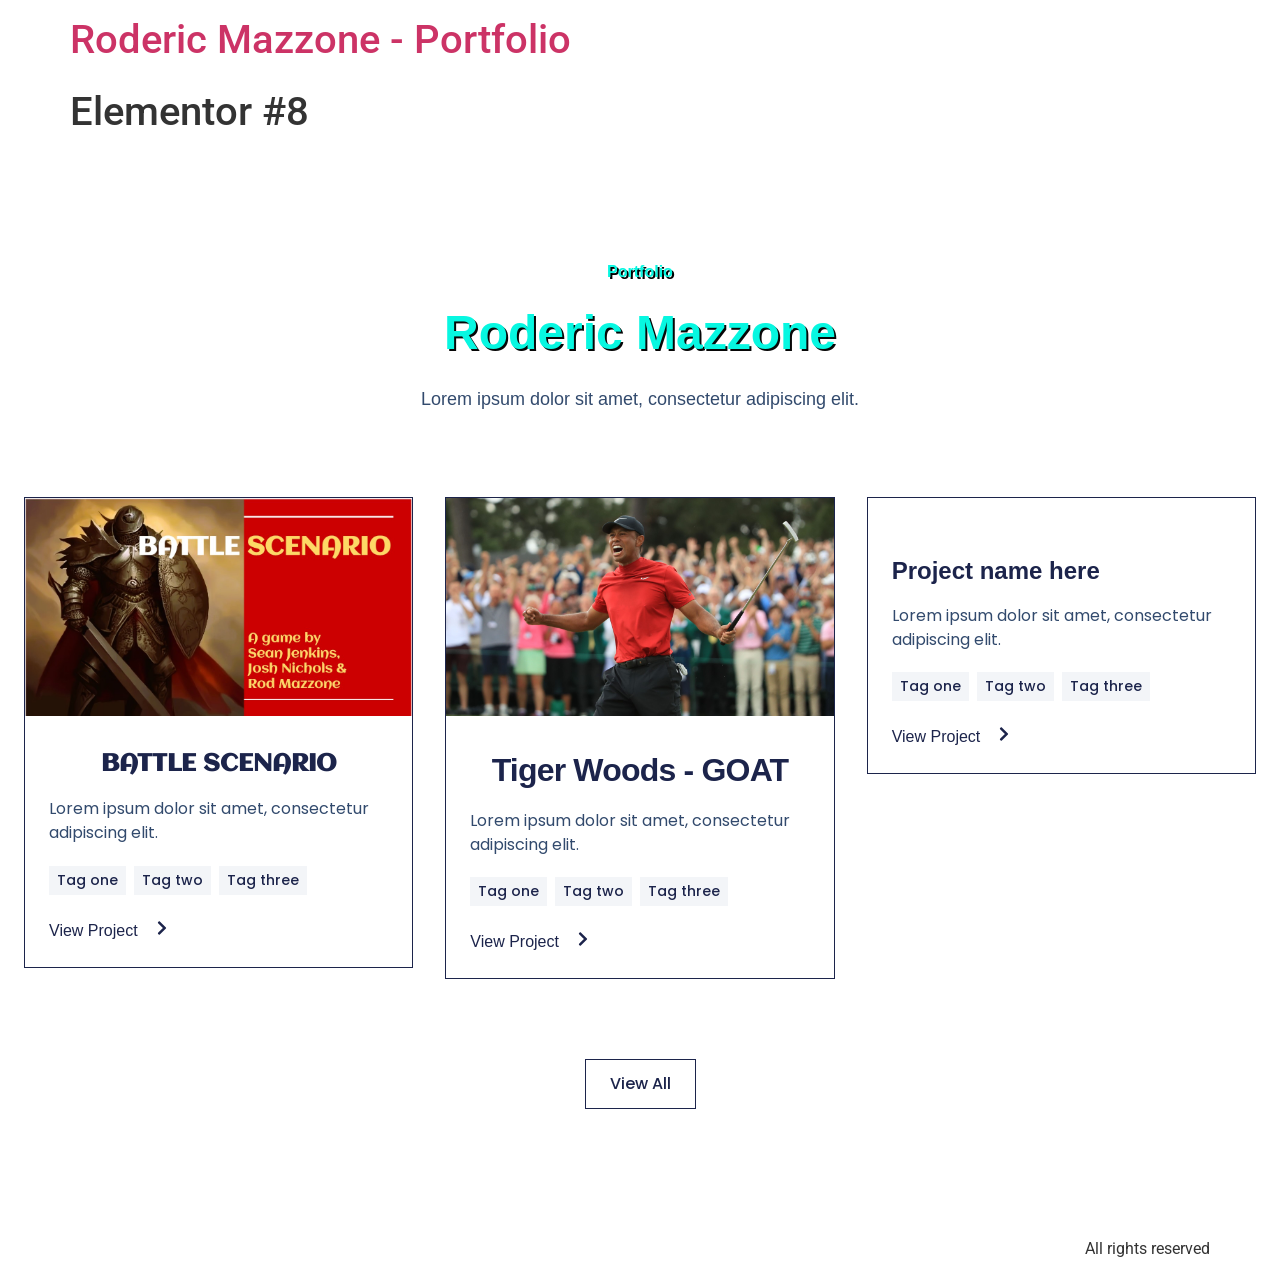
==== index.html @ cac26ba0 "Staatic deployment 4c448b27e36b" ====
<!DOCTYPE html>
<html lang="en-US">
<head>
	<meta charset="UTF-8">
	<meta name="viewport" content="width=device-width, initial-scale=1">
	<link rel="profile" href="https://gmpg.org/xfn/11">
	<title>Roderic Mazzone &ndash; Portfolio</title>
<meta name="robots" content="max-image-preview:large">
<link rel="alternate" type="application/rss+xml" title="Roderic Mazzone - Portfolio &raquo; Feed" href="https://rmazzone-cohort3.github.io/Rod-s-Portfolio/feed/">
<link rel="alternate" type="application/rss+xml" title="Roderic Mazzone - Portfolio &raquo; Comments Feed" href="https://rmazzone-cohort3.github.io/Rod-s-Portfolio/comments/feed/">
<script>
window._wpemojiSettings = {"baseUrl":"https:\/\/s.w.org\/images\/core\/emoji\/15.0.3\/72x72\/","ext":".png","svgUrl":"https:\/\/s.w.org\/images\/core\/emoji\/15.0.3\/svg\/","svgExt":".svg","source":{"concatemoji":"https:\/\/rmazzone-cohort3.github.io\/Rod-s-Portfolio\/wp-includes\/js\/wp-emoji-release.min.js?ver=6.6.1"}};
/*! This file is auto-generated */
!function(i,n){var o,s,e;function c(e){try{var t={supportTests:e,timestamp:(new Date).valueOf()};sessionStorage.setItem(o,JSON.stringify(t))}catch(e){}}function p(e,t,n){e.clearRect(0,0,e.canvas.width,e.canvas.height),e.fillText(t,0,0);var t=new Uint32Array(e.getImageData(0,0,e.canvas.width,e.canvas.height).data),r=(e.clearRect(0,0,e.canvas.width,e.canvas.height),e.fillText(n,0,0),new Uint32Array(e.getImageData(0,0,e.canvas.width,e.canvas.height).data));return t.every(function(e,t){return e===r[t]})}function u(e,t,n){switch(t){case"flag":return n(e,"\ud83c\udff3\ufe0f\u200d\u26a7\ufe0f","\ud83c\udff3\ufe0f\u200b\u26a7\ufe0f")?!1:!n(e,"\ud83c\uddfa\ud83c\uddf3","\ud83c\uddfa\u200b\ud83c\uddf3")&&!n(e,"\ud83c\udff4\udb40\udc67\udb40\udc62\udb40\udc65\udb40\udc6e\udb40\udc67\udb40\udc7f","\ud83c\udff4\u200b\udb40\udc67\u200b\udb40\udc62\u200b\udb40\udc65\u200b\udb40\udc6e\u200b\udb40\udc67\u200b\udb40\udc7f");case"emoji":return!n(e,"\ud83d\udc26\u200d\u2b1b","\ud83d\udc26\u200b\u2b1b")}return!1}function f(e,t,n){var r="undefined"!=typeof WorkerGlobalScope&&self instanceof WorkerGlobalScope?new OffscreenCanvas(300,150):i.createElement("canvas"),a=r.getContext("2d",{willReadFrequently:!0}),o=(a.textBaseline="top",a.font="600 32px Arial",{});return e.forEach(function(e){o[e]=t(a,e,n)}),o}function t(e){var t=i.createElement("script");t.src=e,t.defer=!0,i.head.appendChild(t)}"undefined"!=typeof Promise&&(o="wpEmojiSettingsSupports",s=["flag","emoji"],n.supports={everything:!0,everythingExceptFlag:!0},e=new Promise(function(e){i.addEventListener("DOMContentLoaded",e,{once:!0})}),new Promise(function(t){var n=function(){try{var e=JSON.parse(sessionStorage.getItem(o));if("object"==typeof e&&"number"==typeof e.timestamp&&(new Date).valueOf()<e.timestamp+604800&&"object"==typeof e.supportTests)return e.supportTests}catch(e){}return null}();if(!n){if("undefined"!=typeof Worker&&"undefined"!=typeof OffscreenCanvas&&"undefined"!=typeof URL&&URL.createObjectURL&&"undefined"!=typeof Blob)try{var e="postMessage("+f.toString()+"("+[JSON.stringify(s),u.toString(),p.toString()].join(",")+"));",r=new Blob([e],{type:"text/javascript"}),a=new Worker(URL.createObjectURL(r),{name:"wpTestEmojiSupports"});return void(a.onmessage=function(e){c(n=e.data),a.terminate(),t(n)})}catch(e){}c(n=f(s,u,p))}t(n)}).then(function(e){for(var t in e)n.supports[t]=e[t],n.supports.everything=n.supports.everything&&n.supports[t],"flag"!==t&&(n.supports.everythingExceptFlag=n.supports.everythingExceptFlag&&n.supports[t]);n.supports.everythingExceptFlag=n.supports.everythingExceptFlag&&!n.supports.flag,n.DOMReady=!1,n.readyCallback=function(){n.DOMReady=!0}}).then(function(){return e}).then(function(){var e;n.supports.everything||(n.readyCallback(),(e=n.source||{}).concatemoji?t(e.concatemoji):e.wpemoji&&e.twemoji&&(t(e.twemoji),t(e.wpemoji)))}))}((window,document),window._wpemojiSettings);
</script>
<style id="wp-emoji-styles-inline-css">

	img.wp-smiley, img.emoji {
		display: inline !important;
		border: none !important;
		box-shadow: none !important;
		height: 1em !important;
		width: 1em !important;
		margin: 0 0.07em !important;
		vertical-align: -0.1em !important;
		background: none !important;
		padding: 0 !important;
	}
</style>
<style id="classic-theme-styles-inline-css">
/*! This file is auto-generated */
.wp-block-button__link{color:#fff;background-color:#32373c;border-radius:9999px;box-shadow:none;text-decoration:none;padding:calc(.667em + 2px) calc(1.333em + 2px);font-size:1.125em}.wp-block-file__button{background:#32373c;color:#fff;text-decoration:none}
</style>
<style id="global-styles-inline-css">
:root{--wp--preset--aspect-ratio--square: 1;--wp--preset--aspect-ratio--4-3: 4/3;--wp--preset--aspect-ratio--3-4: 3/4;--wp--preset--aspect-ratio--3-2: 3/2;--wp--preset--aspect-ratio--2-3: 2/3;--wp--preset--aspect-ratio--16-9: 16/9;--wp--preset--aspect-ratio--9-16: 9/16;--wp--preset--color--black: #000000;--wp--preset--color--cyan-bluish-gray: #abb8c3;--wp--preset--color--white: #ffffff;--wp--preset--color--pale-pink: #f78da7;--wp--preset--color--vivid-red: #cf2e2e;--wp--preset--color--luminous-vivid-orange: #ff6900;--wp--preset--color--luminous-vivid-amber: #fcb900;--wp--preset--color--light-green-cyan: #7bdcb5;--wp--preset--color--vivid-green-cyan: #00d084;--wp--preset--color--pale-cyan-blue: #8ed1fc;--wp--preset--color--vivid-cyan-blue: #0693e3;--wp--preset--color--vivid-purple: #9b51e0;--wp--preset--gradient--vivid-cyan-blue-to-vivid-purple: linear-gradient(135deg,rgba(6,147,227,1) 0%,rgb(155,81,224) 100%);--wp--preset--gradient--light-green-cyan-to-vivid-green-cyan: linear-gradient(135deg,rgb(122,220,180) 0%,rgb(0,208,130) 100%);--wp--preset--gradient--luminous-vivid-amber-to-luminous-vivid-orange: linear-gradient(135deg,rgba(252,185,0,1) 0%,rgba(255,105,0,1) 100%);--wp--preset--gradient--luminous-vivid-orange-to-vivid-red: linear-gradient(135deg,rgba(255,105,0,1) 0%,rgb(207,46,46) 100%);--wp--preset--gradient--very-light-gray-to-cyan-bluish-gray: linear-gradient(135deg,rgb(238,238,238) 0%,rgb(169,184,195) 100%);--wp--preset--gradient--cool-to-warm-spectrum: linear-gradient(135deg,rgb(74,234,220) 0%,rgb(151,120,209) 20%,rgb(207,42,186) 40%,rgb(238,44,130) 60%,rgb(251,105,98) 80%,rgb(254,248,76) 100%);--wp--preset--gradient--blush-light-purple: linear-gradient(135deg,rgb(255,206,236) 0%,rgb(152,150,240) 100%);--wp--preset--gradient--blush-bordeaux: linear-gradient(135deg,rgb(254,205,165) 0%,rgb(254,45,45) 50%,rgb(107,0,62) 100%);--wp--preset--gradient--luminous-dusk: linear-gradient(135deg,rgb(255,203,112) 0%,rgb(199,81,192) 50%,rgb(65,88,208) 100%);--wp--preset--gradient--pale-ocean: linear-gradient(135deg,rgb(255,245,203) 0%,rgb(182,227,212) 50%,rgb(51,167,181) 100%);--wp--preset--gradient--electric-grass: linear-gradient(135deg,rgb(202,248,128) 0%,rgb(113,206,126) 100%);--wp--preset--gradient--midnight: linear-gradient(135deg,rgb(2,3,129) 0%,rgb(40,116,252) 100%);--wp--preset--font-size--small: 13px;--wp--preset--font-size--medium: 20px;--wp--preset--font-size--large: 36px;--wp--preset--font-size--x-large: 42px;--wp--preset--spacing--20: 0.44rem;--wp--preset--spacing--30: 0.67rem;--wp--preset--spacing--40: 1rem;--wp--preset--spacing--50: 1.5rem;--wp--preset--spacing--60: 2.25rem;--wp--preset--spacing--70: 3.38rem;--wp--preset--spacing--80: 5.06rem;--wp--preset--shadow--natural: 6px 6px 9px rgba(0, 0, 0, 0.2);--wp--preset--shadow--deep: 12px 12px 50px rgba(0, 0, 0, 0.4);--wp--preset--shadow--sharp: 6px 6px 0px rgba(0, 0, 0, 0.2);--wp--preset--shadow--outlined: 6px 6px 0px -3px rgba(255, 255, 255, 1), 6px 6px rgba(0, 0, 0, 1);--wp--preset--shadow--crisp: 6px 6px 0px rgba(0, 0, 0, 1);}:where(.is-layout-flex){gap: 0.5em;}:where(.is-layout-grid){gap: 0.5em;}body .is-layout-flex{display: flex;}.is-layout-flex{flex-wrap: wrap;align-items: center;}.is-layout-flex > :is(*, div){margin: 0;}body .is-layout-grid{display: grid;}.is-layout-grid > :is(*, div){margin: 0;}:where(.wp-block-columns.is-layout-flex){gap: 2em;}:where(.wp-block-columns.is-layout-grid){gap: 2em;}:where(.wp-block-post-template.is-layout-flex){gap: 1.25em;}:where(.wp-block-post-template.is-layout-grid){gap: 1.25em;}.has-black-color{color: var(--wp--preset--color--black) !important;}.has-cyan-bluish-gray-color{color: var(--wp--preset--color--cyan-bluish-gray) !important;}.has-white-color{color: var(--wp--preset--color--white) !important;}.has-pale-pink-color{color: var(--wp--preset--color--pale-pink) !important;}.has-vivid-red-color{color: var(--wp--preset--color--vivid-red) !important;}.has-luminous-vivid-orange-color{color: var(--wp--preset--color--luminous-vivid-orange) !important;}.has-luminous-vivid-amber-color{color: var(--wp--preset--color--luminous-vivid-amber) !important;}.has-light-green-cyan-color{color: var(--wp--preset--color--light-green-cyan) !important;}.has-vivid-green-cyan-color{color: var(--wp--preset--color--vivid-green-cyan) !important;}.has-pale-cyan-blue-color{color: var(--wp--preset--color--pale-cyan-blue) !important;}.has-vivid-cyan-blue-color{color: var(--wp--preset--color--vivid-cyan-blue) !important;}.has-vivid-purple-color{color: var(--wp--preset--color--vivid-purple) !important;}.has-black-background-color{background-color: var(--wp--preset--color--black) !important;}.has-cyan-bluish-gray-background-color{background-color: var(--wp--preset--color--cyan-bluish-gray) !important;}.has-white-background-color{background-color: var(--wp--preset--color--white) !important;}.has-pale-pink-background-color{background-color: var(--wp--preset--color--pale-pink) !important;}.has-vivid-red-background-color{background-color: var(--wp--preset--color--vivid-red) !important;}.has-luminous-vivid-orange-background-color{background-color: var(--wp--preset--color--luminous-vivid-orange) !important;}.has-luminous-vivid-amber-background-color{background-color: var(--wp--preset--color--luminous-vivid-amber) !important;}.has-light-green-cyan-background-color{background-color: var(--wp--preset--color--light-green-cyan) !important;}.has-vivid-green-cyan-background-color{background-color: var(--wp--preset--color--vivid-green-cyan) !important;}.has-pale-cyan-blue-background-color{background-color: var(--wp--preset--color--pale-cyan-blue) !important;}.has-vivid-cyan-blue-background-color{background-color: var(--wp--preset--color--vivid-cyan-blue) !important;}.has-vivid-purple-background-color{background-color: var(--wp--preset--color--vivid-purple) !important;}.has-black-border-color{border-color: var(--wp--preset--color--black) !important;}.has-cyan-bluish-gray-border-color{border-color: var(--wp--preset--color--cyan-bluish-gray) !important;}.has-white-border-color{border-color: var(--wp--preset--color--white) !important;}.has-pale-pink-border-color{border-color: var(--wp--preset--color--pale-pink) !important;}.has-vivid-red-border-color{border-color: var(--wp--preset--color--vivid-red) !important;}.has-luminous-vivid-orange-border-color{border-color: var(--wp--preset--color--luminous-vivid-orange) !important;}.has-luminous-vivid-amber-border-color{border-color: var(--wp--preset--color--luminous-vivid-amber) !important;}.has-light-green-cyan-border-color{border-color: var(--wp--preset--color--light-green-cyan) !important;}.has-vivid-green-cyan-border-color{border-color: var(--wp--preset--color--vivid-green-cyan) !important;}.has-pale-cyan-blue-border-color{border-color: var(--wp--preset--color--pale-cyan-blue) !important;}.has-vivid-cyan-blue-border-color{border-color: var(--wp--preset--color--vivid-cyan-blue) !important;}.has-vivid-purple-border-color{border-color: var(--wp--preset--color--vivid-purple) !important;}.has-vivid-cyan-blue-to-vivid-purple-gradient-background{background: var(--wp--preset--gradient--vivid-cyan-blue-to-vivid-purple) !important;}.has-light-green-cyan-to-vivid-green-cyan-gradient-background{background: var(--wp--preset--gradient--light-green-cyan-to-vivid-green-cyan) !important;}.has-luminous-vivid-amber-to-luminous-vivid-orange-gradient-background{background: var(--wp--preset--gradient--luminous-vivid-amber-to-luminous-vivid-orange) !important;}.has-luminous-vivid-orange-to-vivid-red-gradient-background{background: var(--wp--preset--gradient--luminous-vivid-orange-to-vivid-red) !important;}.has-very-light-gray-to-cyan-bluish-gray-gradient-background{background: var(--wp--preset--gradient--very-light-gray-to-cyan-bluish-gray) !important;}.has-cool-to-warm-spectrum-gradient-background{background: var(--wp--preset--gradient--cool-to-warm-spectrum) !important;}.has-blush-light-purple-gradient-background{background: var(--wp--preset--gradient--blush-light-purple) !important;}.has-blush-bordeaux-gradient-background{background: var(--wp--preset--gradient--blush-bordeaux) !important;}.has-luminous-dusk-gradient-background{background: var(--wp--preset--gradient--luminous-dusk) !important;}.has-pale-ocean-gradient-background{background: var(--wp--preset--gradient--pale-ocean) !important;}.has-electric-grass-gradient-background{background: var(--wp--preset--gradient--electric-grass) !important;}.has-midnight-gradient-background{background: var(--wp--preset--gradient--midnight) !important;}.has-small-font-size{font-size: var(--wp--preset--font-size--small) !important;}.has-medium-font-size{font-size: var(--wp--preset--font-size--medium) !important;}.has-large-font-size{font-size: var(--wp--preset--font-size--large) !important;}.has-x-large-font-size{font-size: var(--wp--preset--font-size--x-large) !important;}
:where(.wp-block-post-template.is-layout-flex){gap: 1.25em;}:where(.wp-block-post-template.is-layout-grid){gap: 1.25em;}
:where(.wp-block-columns.is-layout-flex){gap: 2em;}:where(.wp-block-columns.is-layout-grid){gap: 2em;}
:root :where(.wp-block-pullquote){font-size: 1.5em;line-height: 1.6;}
</style>
<link rel="stylesheet" id="hello-elementor-css" href="https://rmazzone-cohort3.github.io/Rod-s-Portfolio/wp-content/themes/hello-elementor/style.min.css?ver=3.1.1" media="all">
<link rel="stylesheet" id="hello-elementor-theme-style-css" href="https://rmazzone-cohort3.github.io/Rod-s-Portfolio/wp-content/themes/hello-elementor/theme.min.css?ver=3.1.1" media="all">
<link rel="stylesheet" id="hello-elementor-header-footer-css" href="https://rmazzone-cohort3.github.io/Rod-s-Portfolio/wp-content/themes/hello-elementor/header-footer.min.css?ver=3.1.1" media="all">
<link rel="stylesheet" id="elementor-frontend-css" href="https://rmazzone-cohort3.github.io/Rod-s-Portfolio/wp-content/plugins/elementor/assets/css/frontend-lite.min.css?ver=3.23.4" media="all">
<link rel="stylesheet" id="elementor-post-7-css" href="https://rmazzone-cohort3.github.io/Rod-s-Portfolio/wp-content/uploads/elementor/css/post-7.css?ver=1723772353" media="all">
<link rel="stylesheet" id="swiper-css" href="https://rmazzone-cohort3.github.io/Rod-s-Portfolio/wp-content/plugins/elementor/assets/lib/swiper/v8/css/swiper.min.css?ver=8.4.5" media="all">
<link rel="stylesheet" id="elementor-global-css" href="https://rmazzone-cohort3.github.io/Rod-s-Portfolio/wp-content/uploads/elementor/css/global.css?ver=1723772354" media="all">
<link rel="stylesheet" id="elementor-post-8-css" href="https://rmazzone-cohort3.github.io/Rod-s-Portfolio/wp-content/uploads/elementor/css/post-8.css?ver=1723772354" media="all">
<link rel="stylesheet" id="google-fonts-1-css" href="https://fonts.googleapis.com/css?family=Roboto%3A100%2C100italic%2C200%2C200italic%2C300%2C300italic%2C400%2C400italic%2C500%2C500italic%2C600%2C600italic%2C700%2C700italic%2C800%2C800italic%2C900%2C900italic%7CRoboto+Slab%3A100%2C100italic%2C200%2C200italic%2C300%2C300italic%2C400%2C400italic%2C500%2C500italic%2C600%2C600italic%2C700%2C700italic%2C800%2C800italic%2C900%2C900italic%7CCherry+Cream+Soda%3A100%2C100italic%2C200%2C200italic%2C300%2C300italic%2C400%2C400italic%2C500%2C500italic%2C600%2C600italic%2C700%2C700italic%2C800%2C800italic%2C900%2C900italic%7CAclonica%3A100%2C100italic%2C200%2C200italic%2C300%2C300italic%2C400%2C400italic%2C500%2C500italic%2C600%2C600italic%2C700%2C700italic%2C800%2C800italic%2C900%2C900italic%7CPoppins%3A100%2C100italic%2C200%2C200italic%2C300%2C300italic%2C400%2C400italic%2C500%2C500italic%2C600%2C600italic%2C700%2C700italic%2C800%2C800italic%2C900%2C900italic&amp;display=swap&amp;ver=6.6.1" media="all">
<link rel="preconnect" href="https://fonts.gstatic.com/" crossorigin><link rel="https://api.w.org/" href="https://rmazzone-cohort3.github.io/Rod-s-Portfolio/wp-json/"><link rel="alternate" title="JSON" type="application/json" href="https://rmazzone-cohort3.github.io/Rod-s-Portfolio/wp-json/wp/v2/pages/8"><link rel="EditURI" type="application/rsd+xml" title="RSD" href="https://rmazzone-cohort3.github.io/Rod-s-Portfolio/xmlrpc.php?rsd">
<meta name="generator" content="WordPress 6.6.1">
<link rel="canonical" href="https://rmazzone-cohort3.github.io/Rod-s-Portfolio/">
<link rel="shortlink" href="https://rmazzone-cohort3.github.io/Rod-s-Portfolio/">
<meta name="generator" content="Elementor 3.23.4; features: e_optimized_css_loading, e_font_icon_svg, additional_custom_breakpoints, e_optimized_control_loading, e_lazyload, e_element_cache; settings: css_print_method-external, google_font-enabled, font_display-swap">
			<style>
				.e-con.e-parent:nth-of-type(n+4):not(.e-lazyloaded):not(.e-no-lazyload),
				.e-con.e-parent:nth-of-type(n+4):not(.e-lazyloaded):not(.e-no-lazyload) * {
					background-image: none !important;
				}
				@media screen and (max-height: 1024px) {
					.e-con.e-parent:nth-of-type(n+3):not(.e-lazyloaded):not(.e-no-lazyload),
					.e-con.e-parent:nth-of-type(n+3):not(.e-lazyloaded):not(.e-no-lazyload) * {
						background-image: none !important;
					}
				}
				@media screen and (max-height: 640px) {
					.e-con.e-parent:nth-of-type(n+2):not(.e-lazyloaded):not(.e-no-lazyload),
					.e-con.e-parent:nth-of-type(n+2):not(.e-lazyloaded):not(.e-no-lazyload) * {
						background-image: none !important;
					}
				}
			</style>
			</head>
<body class="home page-template-default page page-id-8 elementor-default elementor-kit-7 elementor-page elementor-page-8">


<a class="skip-link screen-reader-text" href="#content">Skip to content</a>

<header id="site-header" class="site-header dynamic-header ">
	<div class="header-inner">
		<div class="site-branding show-title">
							<div class="site-title show">
					<a href="https://rmazzone-cohort3.github.io/Rod-s-Portfolio/" title="Home" rel="home">
						Roderic Mazzone - Portfolio					</a>
				</div>
					</div>

					</div>
</header>

<main id="content" class="site-main post-8 page type-page status-publish hentry">

			<div class="page-header">
			<h1 class="entry-title">Elementor #8</h1>		</div>
	
	<div class="page-content">
				<div data-elementor-type="wp-post" data-elementor-id="8" class="elementor elementor-8">
				<div class="elementor-element elementor-element-undefined-de10e35 e-flex e-con-boxed e-con e-parent" data-id="undefined-de10e35" data-element_type="container">
					<div class="e-con-inner">
		<div class="elementor-element elementor-element-undefined-b0dfdb7 e-flex e-con-boxed e-con e-child" data-id="undefined-b0dfdb7" data-element_type="container">
					<div class="e-con-inner">
				<div class="elementor-element elementor-element-undefined-8a6567c elementor-widget elementor-widget-heading" data-id="undefined-8a6567c" data-element_type="widget" data-widget_type="heading.default">
				<div class="elementor-widget-container">
			<style>/*! elementor - v3.23.0 - 05-08-2024 */
.elementor-heading-title{padding:0;margin:0;line-height:1}.elementor-widget-heading .elementor-heading-title[class*=elementor-size-]>a{color:inherit;font-size:inherit;line-height:inherit}.elementor-widget-heading .elementor-heading-title.elementor-size-small{font-size:15px}.elementor-widget-heading .elementor-heading-title.elementor-size-medium{font-size:19px}.elementor-widget-heading .elementor-heading-title.elementor-size-large{font-size:29px}.elementor-widget-heading .elementor-heading-title.elementor-size-xl{font-size:39px}.elementor-widget-heading .elementor-heading-title.elementor-size-xxl{font-size:59px}</style><h6 class="elementor-heading-title elementor-size-default">Portfolio</h6>		</div>
				</div>
				<div class="elementor-element elementor-element-undefined-8b00b16 elementor-widget elementor-widget-heading" data-id="undefined-8b00b16" data-element_type="widget" data-widget_type="heading.default">
				<div class="elementor-widget-container">
			<h2 class="elementor-heading-title elementor-size-default">Roderic Mazzone</h2>		</div>
				</div>
				<div class="elementor-element elementor-element-undefined-4f5e369 elementor-widget elementor-widget-text-editor" data-id="undefined-4f5e369" data-element_type="widget" data-widget_type="text-editor.default">
				<div class="elementor-widget-container">
			<style>/*! elementor - v3.23.0 - 05-08-2024 */
.elementor-widget-text-editor.elementor-drop-cap-view-stacked .elementor-drop-cap{background-color:#69727d;color:#fff}.elementor-widget-text-editor.elementor-drop-cap-view-framed .elementor-drop-cap{color:#69727d;border:3px solid;background-color:transparent}.elementor-widget-text-editor:not(.elementor-drop-cap-view-default) .elementor-drop-cap{margin-top:8px}.elementor-widget-text-editor:not(.elementor-drop-cap-view-default) .elementor-drop-cap-letter{width:1em;height:1em}.elementor-widget-text-editor .elementor-drop-cap{float:left;text-align:center;line-height:1;font-size:50px}.elementor-widget-text-editor .elementor-drop-cap-letter{display:inline-block}</style>				<p>Lorem ipsum dolor sit amet, consectetur adipiscing elit.</p>						</div>
				</div>
					</div>
				</div>
		<div class="elementor-element elementor-element-undefined-3d0563f e-con-full e-flex e-con e-child" data-id="undefined-3d0563f" data-element_type="container">
		<div class="elementor-element elementor-element-undefined-a62b75a e-con-full e-flex e-con e-child" data-id="undefined-a62b75a" data-element_type="container">
				<div class="elementor-element elementor-element-undefined-473953b elementor-widget elementor-widget-image" data-id="undefined-473953b" data-element_type="widget" data-widget_type="image.default">
				<div class="elementor-widget-container">
			<style>/*! elementor - v3.23.0 - 05-08-2024 */
.elementor-widget-image{text-align:center}.elementor-widget-image a{display:inline-block}.elementor-widget-image a img[src$=".svg"]{width:48px}.elementor-widget-image img{vertical-align:middle;display:inline-block}</style>										<img decoding="async" src="https://rmazzone-cohort3.github.io/Rod-s-Portfolio/wp-content/uploads/2024/08/Battle-Scenario.jpg" title="" alt="" loading="lazy">													</div>
				</div>
		<div class="elementor-element elementor-element-undefined-47e78f4 e-flex e-con-boxed e-con e-child" data-id="undefined-47e78f4" data-element_type="container">
					<div class="e-con-inner">
				<div class="elementor-element elementor-element-undefined-17669e2 elementor-widget elementor-widget-heading" data-id="undefined-17669e2" data-element_type="widget" data-widget_type="heading.default">
				<div class="elementor-widget-container">
			<h5 class="elementor-heading-title elementor-size-default">BATTLE SCENARIO</h5>		</div>
				</div>
				<div class="elementor-element elementor-element-undefined-6aa8787 elementor-widget-mobile__width-auto elementor-widget elementor-widget-text-editor" data-id="undefined-6aa8787" data-element_type="widget" data-widget_type="text-editor.default">
				<div class="elementor-widget-container">
							<p>Lorem ipsum dolor sit amet, consectetur adipiscing elit.</p>						</div>
				</div>
		<div class="elementor-element elementor-element-undefined-8ea7bde e-flex e-con-boxed e-con e-child" data-id="undefined-8ea7bde" data-element_type="container">
					<div class="e-con-inner">
				<div class="elementor-element elementor-element-undefined-368909a elementor-widget__width-auto elementor-widget elementor-widget-button" data-id="undefined-368909a" data-element_type="widget" data-widget_type="button.default">
				<div class="elementor-widget-container">
					<div class="elementor-button-wrapper">
			<a class="elementor-button elementor-button-link elementor-size-sm" href="#">
						<span class="elementor-button-content-wrapper">
									<span class="elementor-button-text">Tag one</span>
					</span>
					</a>
		</div>
				</div>
				</div>
				<div class="elementor-element elementor-element-undefined-8625047 elementor-widget__width-auto elementor-widget elementor-widget-button" data-id="undefined-8625047" data-element_type="widget" data-widget_type="button.default">
				<div class="elementor-widget-container">
					<div class="elementor-button-wrapper">
			<a class="elementor-button elementor-button-link elementor-size-sm" href="#">
						<span class="elementor-button-content-wrapper">
									<span class="elementor-button-text">Tag two</span>
					</span>
					</a>
		</div>
				</div>
				</div>
				<div class="elementor-element elementor-element-undefined-ec674cb elementor-widget__width-auto elementor-widget elementor-widget-button" data-id="undefined-ec674cb" data-element_type="widget" data-widget_type="button.default">
				<div class="elementor-widget-container">
					<div class="elementor-button-wrapper">
			<a class="elementor-button elementor-button-link elementor-size-sm" href="#">
						<span class="elementor-button-content-wrapper">
									<span class="elementor-button-text">Tag three</span>
					</span>
					</a>
		</div>
				</div>
				</div>
					</div>
				</div>
				<div class="elementor-element elementor-element-undefined-23ca169 elementor-widget elementor-widget-button" data-id="undefined-23ca169" data-element_type="widget" data-widget_type="button.default">
				<div class="elementor-widget-container">
					<div class="elementor-button-wrapper">
			<a class="elementor-button elementor-button-link elementor-size-sm" href="#">
						<span class="elementor-button-content-wrapper">
						<span class="elementor-button-icon">
				<svg aria-hidden="true" class="e-font-icon-svg e-fas-chevron-right" viewbox="0 0 320 512" xmlns="http://www.w3.org/2000/svg"><path d="M285.476 272.971L91.132 467.314c-9.373 9.373-24.569 9.373-33.941 0l-22.667-22.667c-9.357-9.357-9.375-24.522-.04-33.901L188.505 256 34.484 101.255c-9.335-9.379-9.317-24.544.04-33.901l22.667-22.667c9.373-9.373 24.569-9.373 33.941 0L285.475 239.03c9.373 9.372 9.373 24.568.001 33.941z"></path></svg>			</span>
									<span class="elementor-button-text">View Project</span>
					</span>
					</a>
		</div>
				</div>
				</div>
					</div>
				</div>
				</div>
		<div class="elementor-element elementor-element-undefined-ec76b04 e-con-full e-flex e-con e-child" data-id="undefined-ec76b04" data-element_type="container">
				<div class="elementor-element elementor-element-undefined-17803db elementor-widget elementor-widget-image" data-id="undefined-17803db" data-element_type="widget" data-widget_type="image.default">
				<div class="elementor-widget-container">
													<img decoding="async" src="https://rmazzone-cohort3.github.io/Rod-s-Portfolio/wp-content/uploads/2024/08/Tiger-Woods-pic1-scaled.jpg" title="" alt="" loading="lazy">													</div>
				</div>
		<div class="elementor-element elementor-element-undefined-97f844d e-flex e-con-boxed e-con e-child" data-id="undefined-97f844d" data-element_type="container">
					<div class="e-con-inner">
				<div class="elementor-element elementor-element-undefined-6d89a5d elementor-widget elementor-widget-heading" data-id="undefined-6d89a5d" data-element_type="widget" data-widget_type="heading.default">
				<div class="elementor-widget-container">
			<h5 class="elementor-heading-title elementor-size-default">Tiger Woods - GOAT</h5>		</div>
				</div>
				<div class="elementor-element elementor-element-undefined-8034c8f elementor-widget-mobile__width-auto elementor-widget elementor-widget-text-editor" data-id="undefined-8034c8f" data-element_type="widget" data-widget_type="text-editor.default">
				<div class="elementor-widget-container">
							<p>Lorem ipsum dolor sit amet, consectetur adipiscing elit.</p>						</div>
				</div>
		<div class="elementor-element elementor-element-undefined-8876bec e-flex e-con-boxed e-con e-child" data-id="undefined-8876bec" data-element_type="container">
					<div class="e-con-inner">
				<div class="elementor-element elementor-element-undefined-9a9e9b2 elementor-widget__width-auto elementor-widget elementor-widget-button" data-id="undefined-9a9e9b2" data-element_type="widget" data-widget_type="button.default">
				<div class="elementor-widget-container">
					<div class="elementor-button-wrapper">
			<a class="elementor-button elementor-button-link elementor-size-sm" href="#">
						<span class="elementor-button-content-wrapper">
									<span class="elementor-button-text">Tag one</span>
					</span>
					</a>
		</div>
				</div>
				</div>
				<div class="elementor-element elementor-element-undefined-6cef5cf elementor-widget__width-auto elementor-widget elementor-widget-button" data-id="undefined-6cef5cf" data-element_type="widget" data-widget_type="button.default">
				<div class="elementor-widget-container">
					<div class="elementor-button-wrapper">
			<a class="elementor-button elementor-button-link elementor-size-sm" href="#">
						<span class="elementor-button-content-wrapper">
									<span class="elementor-button-text">Tag two</span>
					</span>
					</a>
		</div>
				</div>
				</div>
				<div class="elementor-element elementor-element-undefined-a243b0a elementor-widget__width-auto elementor-widget elementor-widget-button" data-id="undefined-a243b0a" data-element_type="widget" data-widget_type="button.default">
				<div class="elementor-widget-container">
					<div class="elementor-button-wrapper">
			<a class="elementor-button elementor-button-link elementor-size-sm" href="#">
						<span class="elementor-button-content-wrapper">
									<span class="elementor-button-text">Tag three</span>
					</span>
					</a>
		</div>
				</div>
				</div>
					</div>
				</div>
				<div class="elementor-element elementor-element-undefined-0fd68b8 elementor-widget elementor-widget-button" data-id="undefined-0fd68b8" data-element_type="widget" data-widget_type="button.default">
				<div class="elementor-widget-container">
					<div class="elementor-button-wrapper">
			<a class="elementor-button elementor-button-link elementor-size-sm" href="#">
						<span class="elementor-button-content-wrapper">
						<span class="elementor-button-icon">
				<svg aria-hidden="true" class="e-font-icon-svg e-fas-chevron-right" viewbox="0 0 320 512" xmlns="http://www.w3.org/2000/svg"><path d="M285.476 272.971L91.132 467.314c-9.373 9.373-24.569 9.373-33.941 0l-22.667-22.667c-9.357-9.357-9.375-24.522-.04-33.901L188.505 256 34.484 101.255c-9.335-9.379-9.317-24.544.04-33.901l22.667-22.667c9.373-9.373 24.569-9.373 33.941 0L285.475 239.03c9.373 9.372 9.373 24.568.001 33.941z"></path></svg>			</span>
									<span class="elementor-button-text">View Project</span>
					</span>
					</a>
		</div>
				</div>
				</div>
					</div>
				</div>
				</div>
		<div class="elementor-element elementor-element-undefined-e304489 e-con-full e-flex e-con e-child" data-id="undefined-e304489" data-element_type="container">
				<div class="elementor-element elementor-element-undefined-e0c4ca1 elementor-widget elementor-widget-image" data-id="undefined-e0c4ca1" data-element_type="widget" data-widget_type="image.default">
				<div class="elementor-widget-container">
													<img decoding="async" src="https://editor-static-bucket.elementor.com/wireframes-placeholders/placeholder-demo-image-scaled.jpg" title="" alt="" loading="lazy">													</div>
				</div>
		<div class="elementor-element elementor-element-undefined-b770576 e-flex e-con-boxed e-con e-child" data-id="undefined-b770576" data-element_type="container">
					<div class="e-con-inner">
				<div class="elementor-element elementor-element-undefined-0a38f6b elementor-widget elementor-widget-heading" data-id="undefined-0a38f6b" data-element_type="widget" data-widget_type="heading.default">
				<div class="elementor-widget-container">
			<h5 class="elementor-heading-title elementor-size-default">Project name here</h5>		</div>
				</div>
				<div class="elementor-element elementor-element-undefined-f750ba0 elementor-widget-mobile__width-auto elementor-widget elementor-widget-text-editor" data-id="undefined-f750ba0" data-element_type="widget" data-widget_type="text-editor.default">
				<div class="elementor-widget-container">
							<p>Lorem ipsum dolor sit amet, consectetur adipiscing elit.</p>						</div>
				</div>
		<div class="elementor-element elementor-element-undefined-4f003f8 e-flex e-con-boxed e-con e-child" data-id="undefined-4f003f8" data-element_type="container">
					<div class="e-con-inner">
				<div class="elementor-element elementor-element-undefined-4b2941e elementor-widget__width-auto elementor-widget elementor-widget-button" data-id="undefined-4b2941e" data-element_type="widget" data-widget_type="button.default">
				<div class="elementor-widget-container">
					<div class="elementor-button-wrapper">
			<a class="elementor-button elementor-button-link elementor-size-sm" href="#">
						<span class="elementor-button-content-wrapper">
									<span class="elementor-button-text">Tag one</span>
					</span>
					</a>
		</div>
				</div>
				</div>
				<div class="elementor-element elementor-element-undefined-61aebec elementor-widget__width-auto elementor-widget elementor-widget-button" data-id="undefined-61aebec" data-element_type="widget" data-widget_type="button.default">
				<div class="elementor-widget-container">
					<div class="elementor-button-wrapper">
			<a class="elementor-button elementor-button-link elementor-size-sm" href="#">
						<span class="elementor-button-content-wrapper">
									<span class="elementor-button-text">Tag two</span>
					</span>
					</a>
		</div>
				</div>
				</div>
				<div class="elementor-element elementor-element-undefined-4e6bfac elementor-widget__width-auto elementor-widget elementor-widget-button" data-id="undefined-4e6bfac" data-element_type="widget" data-widget_type="button.default">
				<div class="elementor-widget-container">
					<div class="elementor-button-wrapper">
			<a class="elementor-button elementor-button-link elementor-size-sm" href="#">
						<span class="elementor-button-content-wrapper">
									<span class="elementor-button-text">Tag three</span>
					</span>
					</a>
		</div>
				</div>
				</div>
					</div>
				</div>
				<div class="elementor-element elementor-element-undefined-0ffb824 elementor-widget elementor-widget-button" data-id="undefined-0ffb824" data-element_type="widget" data-widget_type="button.default">
				<div class="elementor-widget-container">
					<div class="elementor-button-wrapper">
			<a class="elementor-button elementor-button-link elementor-size-sm" href="#">
						<span class="elementor-button-content-wrapper">
						<span class="elementor-button-icon">
				<svg aria-hidden="true" class="e-font-icon-svg e-fas-chevron-right" viewbox="0 0 320 512" xmlns="http://www.w3.org/2000/svg"><path d="M285.476 272.971L91.132 467.314c-9.373 9.373-24.569 9.373-33.941 0l-22.667-22.667c-9.357-9.357-9.375-24.522-.04-33.901L188.505 256 34.484 101.255c-9.335-9.379-9.317-24.544.04-33.901l22.667-22.667c9.373-9.373 24.569-9.373 33.941 0L285.475 239.03c9.373 9.372 9.373 24.568.001 33.941z"></path></svg>			</span>
									<span class="elementor-button-text">View Project</span>
					</span>
					</a>
		</div>
				</div>
				</div>
					</div>
				</div>
				</div>
				</div>
				<div class="elementor-element elementor-element-undefined-8c55f99 elementor-align-center elementor-widget elementor-widget-button" data-id="undefined-8c55f99" data-element_type="widget" data-widget_type="button.default">
				<div class="elementor-widget-container">
					<div class="elementor-button-wrapper">
			<a class="elementor-button elementor-button-link elementor-size-sm" href="#">
						<span class="elementor-button-content-wrapper">
									<span class="elementor-button-text">View all</span>
					</span>
					</a>
		</div>
				</div>
				</div>
					</div>
				</div>
				</div>
		
		
			</div>

	
</main>

	<footer id="site-footer" class="site-footer dynamic-footer footer-has-copyright">
	<div class="footer-inner">
		<div class="site-branding show-logo">
					</div>

		
					<div class="copyright show">
				<p>All rights reserved</p>
			</div>
			</div>
</footer>

			<script type="text/javascript">
				const lazyloadRunObserver = () => {
					const lazyloadBackgrounds = document.querySelectorAll( `.e-con.e-parent:not(.e-lazyloaded)` );
					const lazyloadBackgroundObserver = new IntersectionObserver( ( entries ) => {
						entries.forEach( ( entry ) => {
							if ( entry.isIntersecting ) {
								let lazyloadBackground = entry.target;
								if( lazyloadBackground ) {
									lazyloadBackground.classList.add( 'e-lazyloaded' );
								}
								lazyloadBackgroundObserver.unobserve( entry.target );
							}
						});
					}, { rootMargin: '200px 0px 200px 0px' } );
					lazyloadBackgrounds.forEach( ( lazyloadBackground ) => {
						lazyloadBackgroundObserver.observe( lazyloadBackground );
					} );
				};
				const events = [
					'DOMContentLoaded',
					'elementor/lazyload/observe',
				];
				events.forEach( ( event ) => {
					document.addEventListener( event, lazyloadRunObserver );
				} );
			</script>
			<script src="https://rmazzone-cohort3.github.io/Rod-s-Portfolio/wp-content/themes/hello-elementor/assets/js/hello-frontend.min.js?ver=3.1.1" id="hello-theme-frontend-js"></script>
<script src="https://rmazzone-cohort3.github.io/Rod-s-Portfolio/wp-content/plugins/elementor/assets/js/webpack.runtime.min.js?ver=3.23.4" id="elementor-webpack-runtime-js"></script>
<script src="https://rmazzone-cohort3.github.io/Rod-s-Portfolio/wp-includes/js/jquery/jquery.min.js?ver=3.7.1" id="jquery-core-js"></script>
<script src="https://rmazzone-cohort3.github.io/Rod-s-Portfolio/wp-includes/js/jquery/jquery-migrate.min.js?ver=3.4.1" id="jquery-migrate-js"></script>
<script src="https://rmazzone-cohort3.github.io/Rod-s-Portfolio/wp-content/plugins/elementor/assets/js/frontend-modules.min.js?ver=3.23.4" id="elementor-frontend-modules-js"></script>
<script src="https://rmazzone-cohort3.github.io/Rod-s-Portfolio/wp-content/plugins/elementor/assets/lib/waypoints/waypoints.min.js?ver=4.0.2" id="elementor-waypoints-js"></script>
<script src="https://rmazzone-cohort3.github.io/Rod-s-Portfolio/wp-includes/js/jquery/ui/core.min.js?ver=1.13.3" id="jquery-ui-core-js"></script>
<script id="elementor-frontend-js-before">
var elementorFrontendConfig = {"environmentMode":{"edit":false,"wpPreview":false,"isScriptDebug":false},"i18n":{"shareOnFacebook":"Share on Facebook","shareOnTwitter":"Share on Twitter","pinIt":"Pin it","download":"Download","downloadImage":"Download image","fullscreen":"Fullscreen","zoom":"Zoom","share":"Share","playVideo":"Play Video","previous":"Previous","next":"Next","close":"Close","a11yCarouselWrapperAriaLabel":"Carousel | Horizontal scrolling: Arrow Left & Right","a11yCarouselPrevSlideMessage":"Previous slide","a11yCarouselNextSlideMessage":"Next slide","a11yCarouselFirstSlideMessage":"This is the first slide","a11yCarouselLastSlideMessage":"This is the last slide","a11yCarouselPaginationBulletMessage":"Go to slide"},"is_rtl":false,"breakpoints":{"xs":0,"sm":480,"md":768,"lg":1025,"xl":1440,"xxl":1600},"responsive":{"breakpoints":{"mobile":{"label":"Mobile Portrait","value":767,"default_value":767,"direction":"max","is_enabled":true},"mobile_extra":{"label":"Mobile Landscape","value":880,"default_value":880,"direction":"max","is_enabled":false},"tablet":{"label":"Tablet Portrait","value":1024,"default_value":1024,"direction":"max","is_enabled":true},"tablet_extra":{"label":"Tablet Landscape","value":1200,"default_value":1200,"direction":"max","is_enabled":false},"laptop":{"label":"Laptop","value":1366,"default_value":1366,"direction":"max","is_enabled":false},"widescreen":{"label":"Widescreen","value":2400,"default_value":2400,"direction":"min","is_enabled":false}}},"version":"3.23.4","is_static":false,"experimentalFeatures":{"e_optimized_css_loading":true,"e_font_icon_svg":true,"additional_custom_breakpoints":true,"container":true,"container_grid":true,"e_swiper_latest":true,"e_nested_atomic_repeaters":true,"e_optimized_control_loading":true,"e_onboarding":true,"hello-theme-header-footer":true,"home_screen":true,"editor_v2":true,"ai-layout":true,"e_lazyload":true,"e_element_cache":true,"link-in-bio":true,"floating-buttons":true},"urls":{"assets":"https:\/\/rmazzone-cohort3.github.io\/Rod-s-Portfolio\/wp-content\/plugins\/elementor\/assets\/","ajaxurl":"https:\/\/rmazzone-cohort3.github.io\/Rod-s-Portfolio\/wp-admin\/admin-ajax.php"},"nonces":{"floatingButtonsClickTracking":"e42bc4b752"},"swiperClass":"swiper","settings":{"page":[],"editorPreferences":[]},"kit":{"active_breakpoints":["viewport_mobile","viewport_tablet"],"global_image_lightbox":"yes","lightbox_enable_counter":"yes","lightbox_enable_fullscreen":"yes","lightbox_enable_zoom":"yes","lightbox_enable_share":"yes","lightbox_title_src":"title","lightbox_description_src":"description","hello_header_logo_type":"title","hello_footer_logo_type":"logo"},"post":{"id":8,"title":"Roderic%20Mazzone%20%E2%80%93%20Portfolio","excerpt":"","featuredImage":false}};
</script>
<script src="https://rmazzone-cohort3.github.io/Rod-s-Portfolio/wp-content/plugins/elementor/assets/js/frontend.min.js?ver=3.23.4" id="elementor-frontend-js"></script>

</body>
</html>
<!-- Powered by Staatic (https://staatic.com/) -->
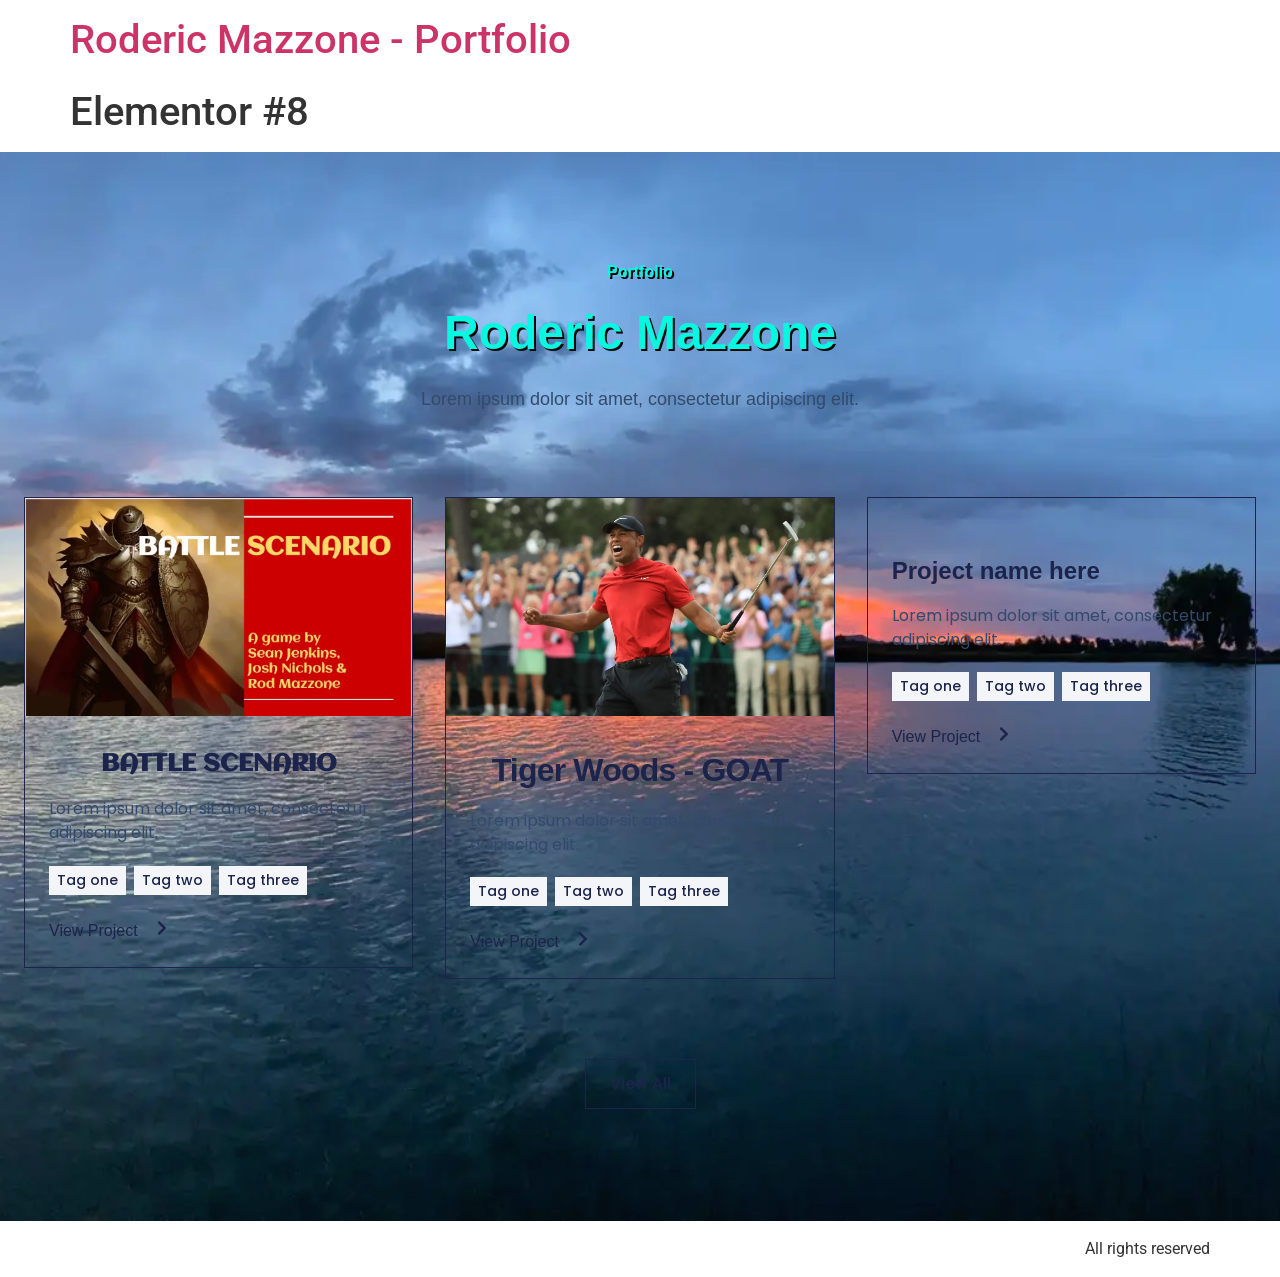
==== commit 9e22eb00: "Staatic deployment 790bc9c91d47" ====
--- a/index.html
+++ b/index.html
@@ -41,10 +41,10 @@
 <link rel="stylesheet" id="hello-elementor-theme-style-css" href="https://rmazzone-cohort3.github.io/Rod-s-Portfolio/wp-content/themes/hello-elementor/theme.min.css?ver=3.1.1" media="all">
 <link rel="stylesheet" id="hello-elementor-header-footer-css" href="https://rmazzone-cohort3.github.io/Rod-s-Portfolio/wp-content/themes/hello-elementor/header-footer.min.css?ver=3.1.1" media="all">
 <link rel="stylesheet" id="elementor-frontend-css" href="https://rmazzone-cohort3.github.io/Rod-s-Portfolio/wp-content/plugins/elementor/assets/css/frontend-lite.min.css?ver=3.23.4" media="all">
-<link rel="stylesheet" id="elementor-post-7-css" href="https://rmazzone-cohort3.github.io/Rod-s-Portfolio/wp-content/uploads/elementor/css/post-7.css?ver=1723772353" media="all">
+<link rel="stylesheet" id="elementor-post-7-css" href="https://rmazzone-cohort3.github.io/Rod-s-Portfolio/wp-content/uploads/elementor/css/post-7.css?ver=1723773831" media="all">
 <link rel="stylesheet" id="swiper-css" href="https://rmazzone-cohort3.github.io/Rod-s-Portfolio/wp-content/plugins/elementor/assets/lib/swiper/v8/css/swiper.min.css?ver=8.4.5" media="all">
-<link rel="stylesheet" id="elementor-global-css" href="https://rmazzone-cohort3.github.io/Rod-s-Portfolio/wp-content/uploads/elementor/css/global.css?ver=1723772354" media="all">
-<link rel="stylesheet" id="elementor-post-8-css" href="https://rmazzone-cohort3.github.io/Rod-s-Portfolio/wp-content/uploads/elementor/css/post-8.css?ver=1723772354" media="all">
+<link rel="stylesheet" id="elementor-global-css" href="https://rmazzone-cohort3.github.io/Rod-s-Portfolio/wp-content/uploads/elementor/css/global.css?ver=1723773831" media="all">
+<link rel="stylesheet" id="elementor-post-8-css" href="https://rmazzone-cohort3.github.io/Rod-s-Portfolio/wp-content/uploads/elementor/css/post-8.css?ver=1723773831" media="all">
 <link rel="stylesheet" id="google-fonts-1-css" href="https://fonts.googleapis.com/css?family=Roboto%3A100%2C100italic%2C200%2C200italic%2C300%2C300italic%2C400%2C400italic%2C500%2C500italic%2C600%2C600italic%2C700%2C700italic%2C800%2C800italic%2C900%2C900italic%7CRoboto+Slab%3A100%2C100italic%2C200%2C200italic%2C300%2C300italic%2C400%2C400italic%2C500%2C500italic%2C600%2C600italic%2C700%2C700italic%2C800%2C800italic%2C900%2C900italic%7CCherry+Cream+Soda%3A100%2C100italic%2C200%2C200italic%2C300%2C300italic%2C400%2C400italic%2C500%2C500italic%2C600%2C600italic%2C700%2C700italic%2C800%2C800italic%2C900%2C900italic%7CAclonica%3A100%2C100italic%2C200%2C200italic%2C300%2C300italic%2C400%2C400italic%2C500%2C500italic%2C600%2C600italic%2C700%2C700italic%2C800%2C800italic%2C900%2C900italic%7CPoppins%3A100%2C100italic%2C200%2C200italic%2C300%2C300italic%2C400%2C400italic%2C500%2C500italic%2C600%2C600italic%2C700%2C700italic%2C800%2C800italic%2C900%2C900italic&amp;display=swap&amp;ver=6.6.1" media="all">
 <link rel="preconnect" href="https://fonts.gstatic.com/" crossorigin><link rel="https://api.w.org/" href="https://rmazzone-cohort3.github.io/Rod-s-Portfolio/wp-json/"><link rel="alternate" title="JSON" type="application/json" href="https://rmazzone-cohort3.github.io/Rod-s-Portfolio/wp-json/wp/v2/pages/8"><link rel="EditURI" type="application/rsd+xml" title="RSD" href="https://rmazzone-cohort3.github.io/Rod-s-Portfolio/xmlrpc.php?rsd">
 <meta name="generator" content="WordPress 6.6.1">
@@ -119,7 +119,7 @@
 				<div class="elementor-element elementor-element-undefined-473953b elementor-widget elementor-widget-image" data-id="undefined-473953b" data-element_type="widget" data-widget_type="image.default">
 				<div class="elementor-widget-container">
 			<style>/*! elementor - v3.23.0 - 05-08-2024 */
-.elementor-widget-image{text-align:center}.elementor-widget-image a{display:inline-block}.elementor-widget-image a img[src$=".svg"]{width:48px}.elementor-widget-image img{vertical-align:middle;display:inline-block}</style>										<img decoding="async" src="https://rmazzone-cohort3.github.io/Rod-s-Portfolio/wp-content/uploads/2024/08/Battle-Scenario.jpg" title="" alt="" loading="lazy">													</div>
+.elementor-widget-image{text-align:center}.elementor-widget-image a{display:inline-block}.elementor-widget-image a img[src$=".svg"]{width:48px}.elementor-widget-image img{vertical-align:middle;display:inline-block}</style>										<img fetchpriority="high" decoding="async" width="1107" height="622" src="https://rmazzone-cohort3.github.io/Rod-s-Portfolio/wp-content/uploads/2024/08/Battle-Scenario-1.webp" class="attachment-full size-full wp-image-35" alt="" srcset="https://rmazzone-cohort3.github.io/Rod-s-Portfolio/wp-content/uploads/2024/08/Battle-Scenario-1.webp 1107w, https://rmazzone-cohort3.github.io/Rod-s-Portfolio/wp-content/uploads/2024/08/Battle-Scenario-1-300x169.webp 300w, https://rmazzone-cohort3.github.io/Rod-s-Portfolio/wp-content/uploads/2024/08/Battle-Scenario-1-1024x575.webp 1024w, https://rmazzone-cohort3.github.io/Rod-s-Portfolio/wp-content/uploads/2024/08/Battle-Scenario-1-768x432.webp 768w" sizes="(max-width: 1107px) 100vw, 1107px">													</div>
 				</div>
 		<div class="elementor-element elementor-element-undefined-47e78f4 e-flex e-con-boxed e-con e-child" data-id="undefined-47e78f4" data-element_type="container">
 					<div class="e-con-inner">
@@ -187,7 +187,7 @@
 		<div class="elementor-element elementor-element-undefined-ec76b04 e-con-full e-flex e-con e-child" data-id="undefined-ec76b04" data-element_type="container">
 				<div class="elementor-element elementor-element-undefined-17803db elementor-widget elementor-widget-image" data-id="undefined-17803db" data-element_type="widget" data-widget_type="image.default">
 				<div class="elementor-widget-container">
-													<img decoding="async" src="https://rmazzone-cohort3.github.io/Rod-s-Portfolio/wp-content/uploads/2024/08/Tiger-Woods-pic1-scaled.jpg" title="" alt="" loading="lazy">													</div>
+													<img decoding="async" width="1920" height="1080" src="https://rmazzone-cohort3.github.io/Rod-s-Portfolio/wp-content/uploads/2024/08/Tiger-Woods-pic1-1-scaled.webp" class="attachment-full size-full wp-image-40" alt="" srcset="https://rmazzone-cohort3.github.io/Rod-s-Portfolio/wp-content/uploads/2024/08/Tiger-Woods-pic1-1-scaled.webp 1920w, https://rmazzone-cohort3.github.io/Rod-s-Portfolio/wp-content/uploads/2024/08/Tiger-Woods-pic1-1-300x169.webp 300w, https://rmazzone-cohort3.github.io/Rod-s-Portfolio/wp-content/uploads/2024/08/Tiger-Woods-pic1-1-1024x576.webp 1024w, https://rmazzone-cohort3.github.io/Rod-s-Portfolio/wp-content/uploads/2024/08/Tiger-Woods-pic1-1-768x432.webp 768w, https://rmazzone-cohort3.github.io/Rod-s-Portfolio/wp-content/uploads/2024/08/Tiger-Woods-pic1-1-1536x864.webp 1536w" sizes="(max-width: 1920px) 100vw, 1920px">													</div>
 				</div>
 		<div class="elementor-element elementor-element-undefined-97f844d e-flex e-con-boxed e-con e-child" data-id="undefined-97f844d" data-element_type="container">
 					<div class="e-con-inner">
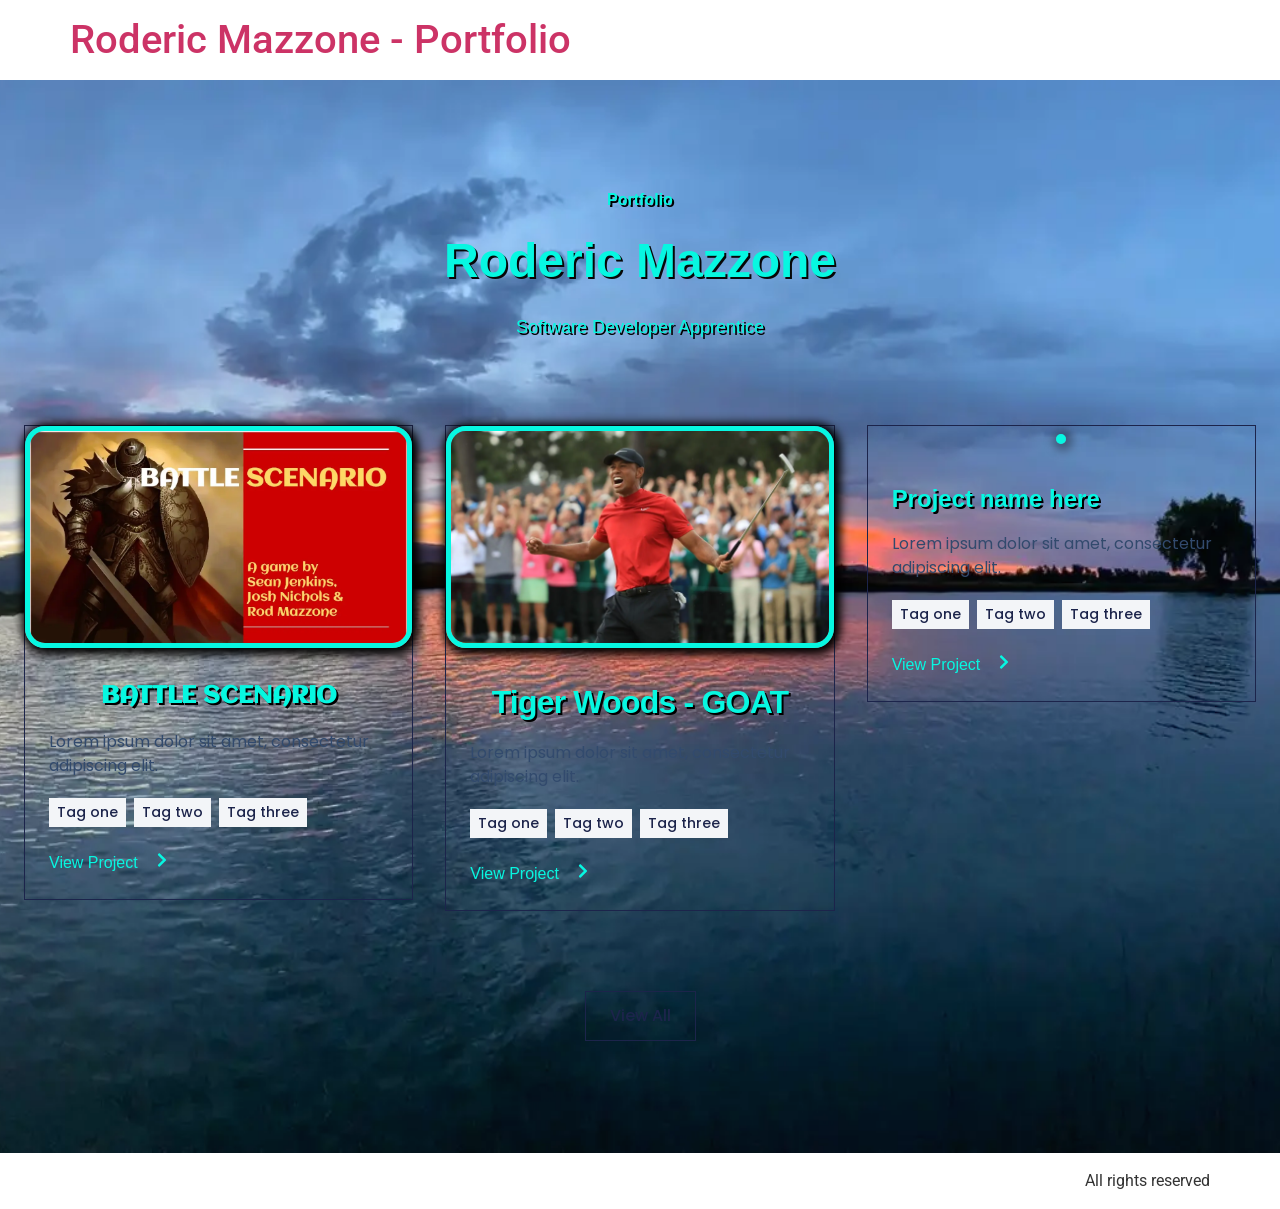
==== commit 35d64010: "Staatic deployment 0ece7b4c3e38" ====
--- a/index.html
+++ b/index.html
@@ -44,7 +44,7 @@
 <link rel="stylesheet" id="elementor-post-7-css" href="https://rmazzone-cohort3.github.io/Rod-s-Portfolio/wp-content/uploads/elementor/css/post-7.css?ver=1723773831" media="all">
 <link rel="stylesheet" id="swiper-css" href="https://rmazzone-cohort3.github.io/Rod-s-Portfolio/wp-content/plugins/elementor/assets/lib/swiper/v8/css/swiper.min.css?ver=8.4.5" media="all">
 <link rel="stylesheet" id="elementor-global-css" href="https://rmazzone-cohort3.github.io/Rod-s-Portfolio/wp-content/uploads/elementor/css/global.css?ver=1723773831" media="all">
-<link rel="stylesheet" id="elementor-post-8-css" href="https://rmazzone-cohort3.github.io/Rod-s-Portfolio/wp-content/uploads/elementor/css/post-8.css?ver=1723773831" media="all">
+<link rel="stylesheet" id="elementor-post-8-css" href="https://rmazzone-cohort3.github.io/Rod-s-Portfolio/wp-content/uploads/elementor/css/post-8.css?ver=1724196473" media="all">
 <link rel="stylesheet" id="google-fonts-1-css" href="https://fonts.googleapis.com/css?family=Roboto%3A100%2C100italic%2C200%2C200italic%2C300%2C300italic%2C400%2C400italic%2C500%2C500italic%2C600%2C600italic%2C700%2C700italic%2C800%2C800italic%2C900%2C900italic%7CRoboto+Slab%3A100%2C100italic%2C200%2C200italic%2C300%2C300italic%2C400%2C400italic%2C500%2C500italic%2C600%2C600italic%2C700%2C700italic%2C800%2C800italic%2C900%2C900italic%7CCherry+Cream+Soda%3A100%2C100italic%2C200%2C200italic%2C300%2C300italic%2C400%2C400italic%2C500%2C500italic%2C600%2C600italic%2C700%2C700italic%2C800%2C800italic%2C900%2C900italic%7CAclonica%3A100%2C100italic%2C200%2C200italic%2C300%2C300italic%2C400%2C400italic%2C500%2C500italic%2C600%2C600italic%2C700%2C700italic%2C800%2C800italic%2C900%2C900italic%7CPoppins%3A100%2C100italic%2C200%2C200italic%2C300%2C300italic%2C400%2C400italic%2C500%2C500italic%2C600%2C600italic%2C700%2C700italic%2C800%2C800italic%2C900%2C900italic&amp;display=swap&amp;ver=6.6.1" media="all">
 <link rel="preconnect" href="https://fonts.gstatic.com/" crossorigin><link rel="https://api.w.org/" href="https://rmazzone-cohort3.github.io/Rod-s-Portfolio/wp-json/"><link rel="alternate" title="JSON" type="application/json" href="https://rmazzone-cohort3.github.io/Rod-s-Portfolio/wp-json/wp/v2/pages/8"><link rel="EditURI" type="application/rsd+xml" title="RSD" href="https://rmazzone-cohort3.github.io/Rod-s-Portfolio/xmlrpc.php?rsd">
 <meta name="generator" content="WordPress 6.6.1">
@@ -89,8 +89,6 @@
 
 <main id="content" class="site-main post-8 page type-page status-publish hentry">
 
-			<div class="page-header">
-			<h1 class="entry-title">Elementor #8</h1>		</div>
 	
 	<div class="page-content">
 				<div data-elementor-type="wp-post" data-elementor-id="8" class="elementor elementor-8">
@@ -110,7 +108,7 @@
 				<div class="elementor-element elementor-element-undefined-4f5e369 elementor-widget elementor-widget-text-editor" data-id="undefined-4f5e369" data-element_type="widget" data-widget_type="text-editor.default">
 				<div class="elementor-widget-container">
 			<style>/*! elementor - v3.23.0 - 05-08-2024 */
-.elementor-widget-text-editor.elementor-drop-cap-view-stacked .elementor-drop-cap{background-color:#69727d;color:#fff}.elementor-widget-text-editor.elementor-drop-cap-view-framed .elementor-drop-cap{color:#69727d;border:3px solid;background-color:transparent}.elementor-widget-text-editor:not(.elementor-drop-cap-view-default) .elementor-drop-cap{margin-top:8px}.elementor-widget-text-editor:not(.elementor-drop-cap-view-default) .elementor-drop-cap-letter{width:1em;height:1em}.elementor-widget-text-editor .elementor-drop-cap{float:left;text-align:center;line-height:1;font-size:50px}.elementor-widget-text-editor .elementor-drop-cap-letter{display:inline-block}</style>				<p>Lorem ipsum dolor sit amet, consectetur adipiscing elit.</p>						</div>
+.elementor-widget-text-editor.elementor-drop-cap-view-stacked .elementor-drop-cap{background-color:#69727d;color:#fff}.elementor-widget-text-editor.elementor-drop-cap-view-framed .elementor-drop-cap{color:#69727d;border:3px solid;background-color:transparent}.elementor-widget-text-editor:not(.elementor-drop-cap-view-default) .elementor-drop-cap{margin-top:8px}.elementor-widget-text-editor:not(.elementor-drop-cap-view-default) .elementor-drop-cap-letter{width:1em;height:1em}.elementor-widget-text-editor .elementor-drop-cap{float:left;text-align:center;line-height:1;font-size:50px}.elementor-widget-text-editor .elementor-drop-cap-letter{display:inline-block}</style>				<p>Software Developer Apprentice</p>						</div>
 				</div>
 					</div>
 				</div>
@@ -388,7 +386,7 @@
 <script src="https://rmazzone-cohort3.github.io/Rod-s-Portfolio/wp-content/plugins/elementor/assets/lib/waypoints/waypoints.min.js?ver=4.0.2" id="elementor-waypoints-js"></script>
 <script src="https://rmazzone-cohort3.github.io/Rod-s-Portfolio/wp-includes/js/jquery/ui/core.min.js?ver=1.13.3" id="jquery-ui-core-js"></script>
 <script id="elementor-frontend-js-before">
-var elementorFrontendConfig = {"environmentMode":{"edit":false,"wpPreview":false,"isScriptDebug":false},"i18n":{"shareOnFacebook":"Share on Facebook","shareOnTwitter":"Share on Twitter","pinIt":"Pin it","download":"Download","downloadImage":"Download image","fullscreen":"Fullscreen","zoom":"Zoom","share":"Share","playVideo":"Play Video","previous":"Previous","next":"Next","close":"Close","a11yCarouselWrapperAriaLabel":"Carousel | Horizontal scrolling: Arrow Left & Right","a11yCarouselPrevSlideMessage":"Previous slide","a11yCarouselNextSlideMessage":"Next slide","a11yCarouselFirstSlideMessage":"This is the first slide","a11yCarouselLastSlideMessage":"This is the last slide","a11yCarouselPaginationBulletMessage":"Go to slide"},"is_rtl":false,"breakpoints":{"xs":0,"sm":480,"md":768,"lg":1025,"xl":1440,"xxl":1600},"responsive":{"breakpoints":{"mobile":{"label":"Mobile Portrait","value":767,"default_value":767,"direction":"max","is_enabled":true},"mobile_extra":{"label":"Mobile Landscape","value":880,"default_value":880,"direction":"max","is_enabled":false},"tablet":{"label":"Tablet Portrait","value":1024,"default_value":1024,"direction":"max","is_enabled":true},"tablet_extra":{"label":"Tablet Landscape","value":1200,"default_value":1200,"direction":"max","is_enabled":false},"laptop":{"label":"Laptop","value":1366,"default_value":1366,"direction":"max","is_enabled":false},"widescreen":{"label":"Widescreen","value":2400,"default_value":2400,"direction":"min","is_enabled":false}}},"version":"3.23.4","is_static":false,"experimentalFeatures":{"e_optimized_css_loading":true,"e_font_icon_svg":true,"additional_custom_breakpoints":true,"container":true,"container_grid":true,"e_swiper_latest":true,"e_nested_atomic_repeaters":true,"e_optimized_control_loading":true,"e_onboarding":true,"hello-theme-header-footer":true,"home_screen":true,"editor_v2":true,"ai-layout":true,"e_lazyload":true,"e_element_cache":true,"link-in-bio":true,"floating-buttons":true},"urls":{"assets":"https:\/\/rmazzone-cohort3.github.io\/Rod-s-Portfolio\/wp-content\/plugins\/elementor\/assets\/","ajaxurl":"https:\/\/rmazzone-cohort3.github.io\/Rod-s-Portfolio\/wp-admin\/admin-ajax.php"},"nonces":{"floatingButtonsClickTracking":"e42bc4b752"},"swiperClass":"swiper","settings":{"page":[],"editorPreferences":[]},"kit":{"active_breakpoints":["viewport_mobile","viewport_tablet"],"global_image_lightbox":"yes","lightbox_enable_counter":"yes","lightbox_enable_fullscreen":"yes","lightbox_enable_zoom":"yes","lightbox_enable_share":"yes","lightbox_title_src":"title","lightbox_description_src":"description","hello_header_logo_type":"title","hello_footer_logo_type":"logo"},"post":{"id":8,"title":"Roderic%20Mazzone%20%E2%80%93%20Portfolio","excerpt":"","featuredImage":false}};
+var elementorFrontendConfig = {"environmentMode":{"edit":false,"wpPreview":false,"isScriptDebug":false},"i18n":{"shareOnFacebook":"Share on Facebook","shareOnTwitter":"Share on Twitter","pinIt":"Pin it","download":"Download","downloadImage":"Download image","fullscreen":"Fullscreen","zoom":"Zoom","share":"Share","playVideo":"Play Video","previous":"Previous","next":"Next","close":"Close","a11yCarouselWrapperAriaLabel":"Carousel | Horizontal scrolling: Arrow Left & Right","a11yCarouselPrevSlideMessage":"Previous slide","a11yCarouselNextSlideMessage":"Next slide","a11yCarouselFirstSlideMessage":"This is the first slide","a11yCarouselLastSlideMessage":"This is the last slide","a11yCarouselPaginationBulletMessage":"Go to slide"},"is_rtl":false,"breakpoints":{"xs":0,"sm":480,"md":768,"lg":1025,"xl":1440,"xxl":1600},"responsive":{"breakpoints":{"mobile":{"label":"Mobile Portrait","value":767,"default_value":767,"direction":"max","is_enabled":true},"mobile_extra":{"label":"Mobile Landscape","value":880,"default_value":880,"direction":"max","is_enabled":false},"tablet":{"label":"Tablet Portrait","value":1024,"default_value":1024,"direction":"max","is_enabled":true},"tablet_extra":{"label":"Tablet Landscape","value":1200,"default_value":1200,"direction":"max","is_enabled":false},"laptop":{"label":"Laptop","value":1366,"default_value":1366,"direction":"max","is_enabled":false},"widescreen":{"label":"Widescreen","value":2400,"default_value":2400,"direction":"min","is_enabled":false}}},"version":"3.23.4","is_static":false,"experimentalFeatures":{"e_optimized_css_loading":true,"e_font_icon_svg":true,"additional_custom_breakpoints":true,"container":true,"container_grid":true,"e_swiper_latest":true,"e_nested_atomic_repeaters":true,"e_optimized_control_loading":true,"e_onboarding":true,"hello-theme-header-footer":true,"home_screen":true,"editor_v2":true,"ai-layout":true,"e_lazyload":true,"e_element_cache":true,"link-in-bio":true,"floating-buttons":true},"urls":{"assets":"https:\/\/rmazzone-cohort3.github.io\/Rod-s-Portfolio\/wp-content\/plugins\/elementor\/assets\/","ajaxurl":"https:\/\/rmazzone-cohort3.github.io\/Rod-s-Portfolio\/wp-admin\/admin-ajax.php"},"nonces":{"floatingButtonsClickTracking":"6b5fd914df"},"swiperClass":"swiper","settings":{"page":[],"editorPreferences":[]},"kit":{"active_breakpoints":["viewport_mobile","viewport_tablet"],"global_image_lightbox":"yes","lightbox_enable_counter":"yes","lightbox_enable_fullscreen":"yes","lightbox_enable_zoom":"yes","lightbox_enable_share":"yes","lightbox_title_src":"title","lightbox_description_src":"description","hello_header_logo_type":"title","hello_footer_logo_type":"logo"},"post":{"id":8,"title":"Roderic%20Mazzone%20%E2%80%93%20Portfolio","excerpt":"","featuredImage":false}};
 </script>
 <script src="https://rmazzone-cohort3.github.io/Rod-s-Portfolio/wp-content/plugins/elementor/assets/js/frontend.min.js?ver=3.23.4" id="elementor-frontend-js"></script>
 
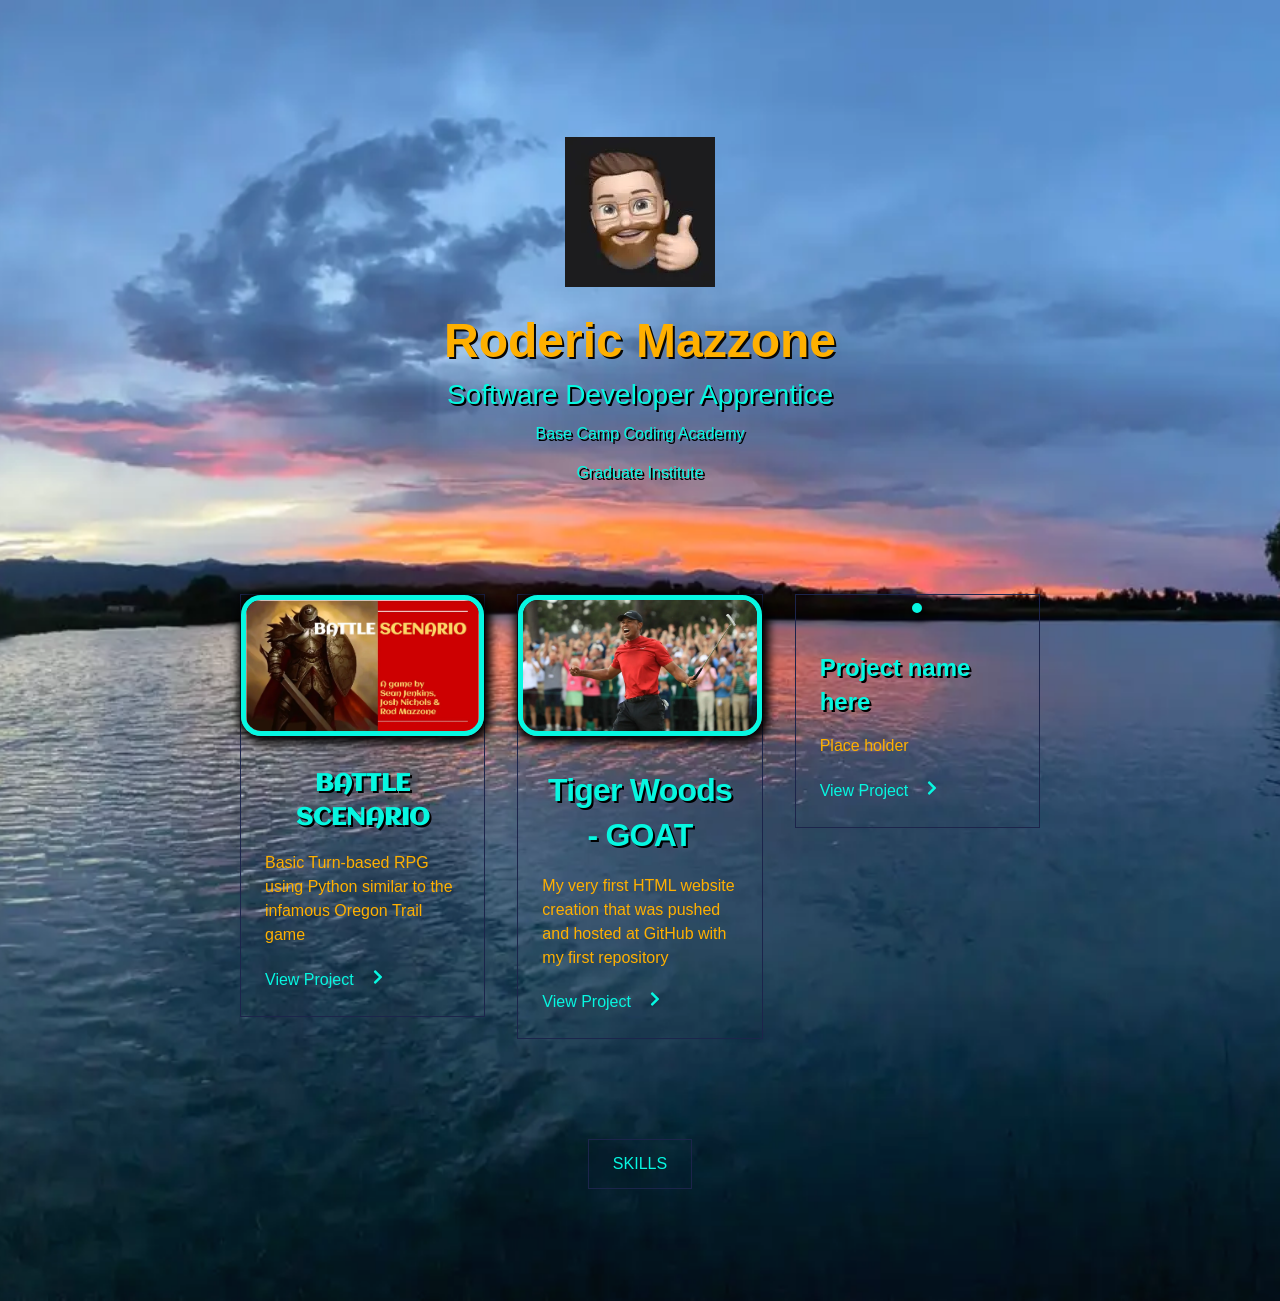
==== commit f591f92e: "Staatic deployment b67f756bb23f" ====
--- a/index.html
+++ b/index.html
@@ -2,9 +2,7 @@
 <html lang="en-US">
 <head>
 	<meta charset="UTF-8">
-	<meta name="viewport" content="width=device-width, initial-scale=1">
-	<link rel="profile" href="https://gmpg.org/xfn/11">
-	<title>Roderic Mazzone &ndash; Portfolio</title>
+		<title>Roderic Mazzone &ndash; Portfolio</title>
 <meta name="robots" content="max-image-preview:large">
 <link rel="alternate" type="application/rss+xml" title="Roderic Mazzone - Portfolio &raquo; Feed" href="https://rmazzone-cohort3.github.io/Rod-s-Portfolio/feed/">
 <link rel="alternate" type="application/rss+xml" title="Roderic Mazzone - Portfolio &raquo; Comments Feed" href="https://rmazzone-cohort3.github.io/Rod-s-Portfolio/comments/feed/">
@@ -44,8 +42,8 @@
 <link rel="stylesheet" id="elementor-post-7-css" href="https://rmazzone-cohort3.github.io/Rod-s-Portfolio/wp-content/uploads/elementor/css/post-7.css?ver=1723773831" media="all">
 <link rel="stylesheet" id="swiper-css" href="https://rmazzone-cohort3.github.io/Rod-s-Portfolio/wp-content/plugins/elementor/assets/lib/swiper/v8/css/swiper.min.css?ver=8.4.5" media="all">
 <link rel="stylesheet" id="elementor-global-css" href="https://rmazzone-cohort3.github.io/Rod-s-Portfolio/wp-content/uploads/elementor/css/global.css?ver=1723773831" media="all">
-<link rel="stylesheet" id="elementor-post-8-css" href="https://rmazzone-cohort3.github.io/Rod-s-Portfolio/wp-content/uploads/elementor/css/post-8.css?ver=1724196473" media="all">
-<link rel="stylesheet" id="google-fonts-1-css" href="https://fonts.googleapis.com/css?family=Roboto%3A100%2C100italic%2C200%2C200italic%2C300%2C300italic%2C400%2C400italic%2C500%2C500italic%2C600%2C600italic%2C700%2C700italic%2C800%2C800italic%2C900%2C900italic%7CRoboto+Slab%3A100%2C100italic%2C200%2C200italic%2C300%2C300italic%2C400%2C400italic%2C500%2C500italic%2C600%2C600italic%2C700%2C700italic%2C800%2C800italic%2C900%2C900italic%7CCherry+Cream+Soda%3A100%2C100italic%2C200%2C200italic%2C300%2C300italic%2C400%2C400italic%2C500%2C500italic%2C600%2C600italic%2C700%2C700italic%2C800%2C800italic%2C900%2C900italic%7CAclonica%3A100%2C100italic%2C200%2C200italic%2C300%2C300italic%2C400%2C400italic%2C500%2C500italic%2C600%2C600italic%2C700%2C700italic%2C800%2C800italic%2C900%2C900italic%7CPoppins%3A100%2C100italic%2C200%2C200italic%2C300%2C300italic%2C400%2C400italic%2C500%2C500italic%2C600%2C600italic%2C700%2C700italic%2C800%2C800italic%2C900%2C900italic&amp;display=swap&amp;ver=6.6.1" media="all">
+<link rel="stylesheet" id="elementor-post-8-css" href="https://rmazzone-cohort3.github.io/Rod-s-Portfolio/wp-content/uploads/elementor/css/post-8.css?ver=1724206128" media="all">
+<link rel="stylesheet" id="google-fonts-1-css" href="https://fonts.googleapis.com/css?family=Roboto%3A100%2C100italic%2C200%2C200italic%2C300%2C300italic%2C400%2C400italic%2C500%2C500italic%2C600%2C600italic%2C700%2C700italic%2C800%2C800italic%2C900%2C900italic%7CRoboto+Slab%3A100%2C100italic%2C200%2C200italic%2C300%2C300italic%2C400%2C400italic%2C500%2C500italic%2C600%2C600italic%2C700%2C700italic%2C800%2C800italic%2C900%2C900italic%7CCherry+Cream+Soda%3A100%2C100italic%2C200%2C200italic%2C300%2C300italic%2C400%2C400italic%2C500%2C500italic%2C600%2C600italic%2C700%2C700italic%2C800%2C800italic%2C900%2C900italic%7CAclonica%3A100%2C100italic%2C200%2C200italic%2C300%2C300italic%2C400%2C400italic%2C500%2C500italic%2C600%2C600italic%2C700%2C700italic%2C800%2C800italic%2C900%2C900italic&amp;display=swap&amp;ver=6.6.1" media="all">
 <link rel="preconnect" href="https://fonts.gstatic.com/" crossorigin><link rel="https://api.w.org/" href="https://rmazzone-cohort3.github.io/Rod-s-Portfolio/wp-json/"><link rel="alternate" title="JSON" type="application/json" href="https://rmazzone-cohort3.github.io/Rod-s-Portfolio/wp-json/wp/v2/pages/8"><link rel="EditURI" type="application/rsd+xml" title="RSD" href="https://rmazzone-cohort3.github.io/Rod-s-Portfolio/xmlrpc.php?rsd">
 <meta name="generator" content="WordPress 6.6.1">
 <link rel="canonical" href="https://rmazzone-cohort3.github.io/Rod-s-Portfolio/">
@@ -69,48 +67,32 @@
 					}
 				}
 			</style>
-			</head>
-<body class="home page-template-default page page-id-8 elementor-default elementor-kit-7 elementor-page elementor-page-8">
-
-
-<a class="skip-link screen-reader-text" href="#content">Skip to content</a>
-
-<header id="site-header" class="site-header dynamic-header ">
-	<div class="header-inner">
-		<div class="site-branding show-title">
-							<div class="site-title show">
-					<a href="https://rmazzone-cohort3.github.io/Rod-s-Portfolio/" title="Home" rel="home">
-						Roderic Mazzone - Portfolio					</a>
-				</div>
-					</div>
-
-					</div>
-</header>
-
-<main id="content" class="site-main post-8 page type-page status-publish hentry">
-
-	
-	<div class="page-content">
-				<div data-elementor-type="wp-post" data-elementor-id="8" class="elementor elementor-8">
+				<meta name="viewport" content="width=device-width, initial-scale=1.0, viewport-fit=cover"></head>
+<body class="home page-template page-template-elementor_canvas page page-id-8 elementor-default elementor-template-canvas elementor-kit-7 elementor-page elementor-page-8">
+			<div data-elementor-type="wp-post" data-elementor-id="8" class="elementor elementor-8">
 				<div class="elementor-element elementor-element-undefined-de10e35 e-flex e-con-boxed e-con e-parent" data-id="undefined-de10e35" data-element_type="container">
 					<div class="e-con-inner">
-		<div class="elementor-element elementor-element-undefined-b0dfdb7 e-flex e-con-boxed e-con e-child" data-id="undefined-b0dfdb7" data-element_type="container">
-					<div class="e-con-inner">
-				<div class="elementor-element elementor-element-undefined-8a6567c elementor-widget elementor-widget-heading" data-id="undefined-8a6567c" data-element_type="widget" data-widget_type="heading.default">
+		<div class="elementor-element elementor-element-undefined-b0dfdb7 e-con-full e-flex e-con e-child" data-id="undefined-b0dfdb7" data-element_type="container">
+		<div class="elementor-element elementor-element-8e831ab e-flex e-con-boxed e-con e-child" data-id="8e831ab" data-element_type="container" data-settings='{"background_background":"classic"}'>
+					<div class="e-con-inner">
+					</div>
+				</div>
+				<div class="elementor-element elementor-element-undefined-8b00b16 elementor-widget elementor-widget-heading" data-id="undefined-8b00b16" data-element_type="widget" data-widget_type="heading.default">
 				<div class="elementor-widget-container">
 			<style>/*! elementor - v3.23.0 - 05-08-2024 */
-.elementor-heading-title{padding:0;margin:0;line-height:1}.elementor-widget-heading .elementor-heading-title[class*=elementor-size-]>a{color:inherit;font-size:inherit;line-height:inherit}.elementor-widget-heading .elementor-heading-title.elementor-size-small{font-size:15px}.elementor-widget-heading .elementor-heading-title.elementor-size-medium{font-size:19px}.elementor-widget-heading .elementor-heading-title.elementor-size-large{font-size:29px}.elementor-widget-heading .elementor-heading-title.elementor-size-xl{font-size:39px}.elementor-widget-heading .elementor-heading-title.elementor-size-xxl{font-size:59px}</style><h6 class="elementor-heading-title elementor-size-default">Portfolio</h6>		</div>
-				</div>
-				<div class="elementor-element elementor-element-undefined-8b00b16 elementor-widget elementor-widget-heading" data-id="undefined-8b00b16" data-element_type="widget" data-widget_type="heading.default">
-				<div class="elementor-widget-container">
-			<h2 class="elementor-heading-title elementor-size-default">Roderic Mazzone</h2>		</div>
+.elementor-heading-title{padding:0;margin:0;line-height:1}.elementor-widget-heading .elementor-heading-title[class*=elementor-size-]>a{color:inherit;font-size:inherit;line-height:inherit}.elementor-widget-heading .elementor-heading-title.elementor-size-small{font-size:15px}.elementor-widget-heading .elementor-heading-title.elementor-size-medium{font-size:19px}.elementor-widget-heading .elementor-heading-title.elementor-size-large{font-size:29px}.elementor-widget-heading .elementor-heading-title.elementor-size-xl{font-size:39px}.elementor-widget-heading .elementor-heading-title.elementor-size-xxl{font-size:59px}</style><h2 class="elementor-heading-title elementor-size-default">Roderic Mazzone</h2>		</div>
 				</div>
 				<div class="elementor-element elementor-element-undefined-4f5e369 elementor-widget elementor-widget-text-editor" data-id="undefined-4f5e369" data-element_type="widget" data-widget_type="text-editor.default">
 				<div class="elementor-widget-container">
 			<style>/*! elementor - v3.23.0 - 05-08-2024 */
-.elementor-widget-text-editor.elementor-drop-cap-view-stacked .elementor-drop-cap{background-color:#69727d;color:#fff}.elementor-widget-text-editor.elementor-drop-cap-view-framed .elementor-drop-cap{color:#69727d;border:3px solid;background-color:transparent}.elementor-widget-text-editor:not(.elementor-drop-cap-view-default) .elementor-drop-cap{margin-top:8px}.elementor-widget-text-editor:not(.elementor-drop-cap-view-default) .elementor-drop-cap-letter{width:1em;height:1em}.elementor-widget-text-editor .elementor-drop-cap{float:left;text-align:center;line-height:1;font-size:50px}.elementor-widget-text-editor .elementor-drop-cap-letter{display:inline-block}</style>				<p>Software Developer Apprentice</p>						</div>
-				</div>
-					</div>
+.elementor-widget-text-editor.elementor-drop-cap-view-stacked .elementor-drop-cap{background-color:#69727d;color:#fff}.elementor-widget-text-editor.elementor-drop-cap-view-framed .elementor-drop-cap{color:#69727d;border:3px solid;background-color:transparent}.elementor-widget-text-editor:not(.elementor-drop-cap-view-default) .elementor-drop-cap{margin-top:8px}.elementor-widget-text-editor:not(.elementor-drop-cap-view-default) .elementor-drop-cap-letter{width:1em;height:1em}.elementor-widget-text-editor .elementor-drop-cap{float:left;text-align:center;line-height:1;font-size:50px}.elementor-widget-text-editor .elementor-drop-cap-letter{display:inline-block}</style>				<h3>Software Developer Apprentice</h3>						</div>
+				</div>
+		<div class="elementor-element elementor-element-f743a84 e-con-full e-flex e-con e-child" data-id="f743a84" data-element_type="container">
+				<div class="elementor-element elementor-element-818a403 elementor-widget elementor-widget-text-editor" data-id="818a403" data-element_type="widget" data-widget_type="text-editor.default">
+				<div class="elementor-widget-container">
+							<p>Base Camp Coding Academy</p><p>Graduate Institute</p>						</div>
+				</div>
+				</div>
 				</div>
 		<div class="elementor-element elementor-element-undefined-3d0563f e-con-full e-flex e-con e-child" data-id="undefined-3d0563f" data-element_type="container">
 		<div class="elementor-element elementor-element-undefined-a62b75a e-con-full e-flex e-con e-child" data-id="undefined-a62b75a" data-element_type="container">
@@ -127,44 +109,7 @@
 				</div>
 				<div class="elementor-element elementor-element-undefined-6aa8787 elementor-widget-mobile__width-auto elementor-widget elementor-widget-text-editor" data-id="undefined-6aa8787" data-element_type="widget" data-widget_type="text-editor.default">
 				<div class="elementor-widget-container">
-							<p>Lorem ipsum dolor sit amet, consectetur adipiscing elit.</p>						</div>
-				</div>
-		<div class="elementor-element elementor-element-undefined-8ea7bde e-flex e-con-boxed e-con e-child" data-id="undefined-8ea7bde" data-element_type="container">
-					<div class="e-con-inner">
-				<div class="elementor-element elementor-element-undefined-368909a elementor-widget__width-auto elementor-widget elementor-widget-button" data-id="undefined-368909a" data-element_type="widget" data-widget_type="button.default">
-				<div class="elementor-widget-container">
-					<div class="elementor-button-wrapper">
-			<a class="elementor-button elementor-button-link elementor-size-sm" href="#">
-						<span class="elementor-button-content-wrapper">
-									<span class="elementor-button-text">Tag one</span>
-					</span>
-					</a>
-		</div>
-				</div>
-				</div>
-				<div class="elementor-element elementor-element-undefined-8625047 elementor-widget__width-auto elementor-widget elementor-widget-button" data-id="undefined-8625047" data-element_type="widget" data-widget_type="button.default">
-				<div class="elementor-widget-container">
-					<div class="elementor-button-wrapper">
-			<a class="elementor-button elementor-button-link elementor-size-sm" href="#">
-						<span class="elementor-button-content-wrapper">
-									<span class="elementor-button-text">Tag two</span>
-					</span>
-					</a>
-		</div>
-				</div>
-				</div>
-				<div class="elementor-element elementor-element-undefined-ec674cb elementor-widget__width-auto elementor-widget elementor-widget-button" data-id="undefined-ec674cb" data-element_type="widget" data-widget_type="button.default">
-				<div class="elementor-widget-container">
-					<div class="elementor-button-wrapper">
-			<a class="elementor-button elementor-button-link elementor-size-sm" href="#">
-						<span class="elementor-button-content-wrapper">
-									<span class="elementor-button-text">Tag three</span>
-					</span>
-					</a>
-		</div>
-				</div>
-				</div>
-					</div>
+							<p>Basic Turn-based RPG using Python similar to the infamous Oregon Trail game</p>						</div>
 				</div>
 				<div class="elementor-element elementor-element-undefined-23ca169 elementor-widget elementor-widget-button" data-id="undefined-23ca169" data-element_type="widget" data-widget_type="button.default">
 				<div class="elementor-widget-container">
@@ -195,44 +140,7 @@
 				</div>
 				<div class="elementor-element elementor-element-undefined-8034c8f elementor-widget-mobile__width-auto elementor-widget elementor-widget-text-editor" data-id="undefined-8034c8f" data-element_type="widget" data-widget_type="text-editor.default">
 				<div class="elementor-widget-container">
-							<p>Lorem ipsum dolor sit amet, consectetur adipiscing elit.</p>						</div>
-				</div>
-		<div class="elementor-element elementor-element-undefined-8876bec e-flex e-con-boxed e-con e-child" data-id="undefined-8876bec" data-element_type="container">
-					<div class="e-con-inner">
-				<div class="elementor-element elementor-element-undefined-9a9e9b2 elementor-widget__width-auto elementor-widget elementor-widget-button" data-id="undefined-9a9e9b2" data-element_type="widget" data-widget_type="button.default">
-				<div class="elementor-widget-container">
-					<div class="elementor-button-wrapper">
-			<a class="elementor-button elementor-button-link elementor-size-sm" href="#">
-						<span class="elementor-button-content-wrapper">
-									<span class="elementor-button-text">Tag one</span>
-					</span>
-					</a>
-		</div>
-				</div>
-				</div>
-				<div class="elementor-element elementor-element-undefined-6cef5cf elementor-widget__width-auto elementor-widget elementor-widget-button" data-id="undefined-6cef5cf" data-element_type="widget" data-widget_type="button.default">
-				<div class="elementor-widget-container">
-					<div class="elementor-button-wrapper">
-			<a class="elementor-button elementor-button-link elementor-size-sm" href="#">
-						<span class="elementor-button-content-wrapper">
-									<span class="elementor-button-text">Tag two</span>
-					</span>
-					</a>
-		</div>
-				</div>
-				</div>
-				<div class="elementor-element elementor-element-undefined-a243b0a elementor-widget__width-auto elementor-widget elementor-widget-button" data-id="undefined-a243b0a" data-element_type="widget" data-widget_type="button.default">
-				<div class="elementor-widget-container">
-					<div class="elementor-button-wrapper">
-			<a class="elementor-button elementor-button-link elementor-size-sm" href="#">
-						<span class="elementor-button-content-wrapper">
-									<span class="elementor-button-text">Tag three</span>
-					</span>
-					</a>
-		</div>
-				</div>
-				</div>
-					</div>
+							<p>My very first HTML website creation that was pushed and hosted at GitHub with my first repository</p>						</div>
 				</div>
 				<div class="elementor-element elementor-element-undefined-0fd68b8 elementor-widget elementor-widget-button" data-id="undefined-0fd68b8" data-element_type="widget" data-widget_type="button.default">
 				<div class="elementor-widget-container">
@@ -263,44 +171,7 @@
 				</div>
 				<div class="elementor-element elementor-element-undefined-f750ba0 elementor-widget-mobile__width-auto elementor-widget elementor-widget-text-editor" data-id="undefined-f750ba0" data-element_type="widget" data-widget_type="text-editor.default">
 				<div class="elementor-widget-container">
-							<p>Lorem ipsum dolor sit amet, consectetur adipiscing elit.</p>						</div>
-				</div>
-		<div class="elementor-element elementor-element-undefined-4f003f8 e-flex e-con-boxed e-con e-child" data-id="undefined-4f003f8" data-element_type="container">
-					<div class="e-con-inner">
-				<div class="elementor-element elementor-element-undefined-4b2941e elementor-widget__width-auto elementor-widget elementor-widget-button" data-id="undefined-4b2941e" data-element_type="widget" data-widget_type="button.default">
-				<div class="elementor-widget-container">
-					<div class="elementor-button-wrapper">
-			<a class="elementor-button elementor-button-link elementor-size-sm" href="#">
-						<span class="elementor-button-content-wrapper">
-									<span class="elementor-button-text">Tag one</span>
-					</span>
-					</a>
-		</div>
-				</div>
-				</div>
-				<div class="elementor-element elementor-element-undefined-61aebec elementor-widget__width-auto elementor-widget elementor-widget-button" data-id="undefined-61aebec" data-element_type="widget" data-widget_type="button.default">
-				<div class="elementor-widget-container">
-					<div class="elementor-button-wrapper">
-			<a class="elementor-button elementor-button-link elementor-size-sm" href="#">
-						<span class="elementor-button-content-wrapper">
-									<span class="elementor-button-text">Tag two</span>
-					</span>
-					</a>
-		</div>
-				</div>
-				</div>
-				<div class="elementor-element elementor-element-undefined-4e6bfac elementor-widget__width-auto elementor-widget elementor-widget-button" data-id="undefined-4e6bfac" data-element_type="widget" data-widget_type="button.default">
-				<div class="elementor-widget-container">
-					<div class="elementor-button-wrapper">
-			<a class="elementor-button elementor-button-link elementor-size-sm" href="#">
-						<span class="elementor-button-content-wrapper">
-									<span class="elementor-button-text">Tag three</span>
-					</span>
-					</a>
-		</div>
-				</div>
-				</div>
-					</div>
+							<p>Place holder</p>						</div>
 				</div>
 				<div class="elementor-element elementor-element-undefined-0ffb824 elementor-widget elementor-widget-button" data-id="undefined-0ffb824" data-element_type="widget" data-widget_type="button.default">
 				<div class="elementor-widget-container">
@@ -324,35 +195,16 @@
 					<div class="elementor-button-wrapper">
 			<a class="elementor-button elementor-button-link elementor-size-sm" href="#">
 						<span class="elementor-button-content-wrapper">
-									<span class="elementor-button-text">View all</span>
-					</span>
-					</a>
-		</div>
-				</div>
-				</div>
-					</div>
-				</div>
-				</div>
-		
-		
-			</div>
-
-	
-</main>
-
-	<footer id="site-footer" class="site-footer dynamic-footer footer-has-copyright">
-	<div class="footer-inner">
-		<div class="site-branding show-logo">
-					</div>
-
-		
-					<div class="copyright show">
-				<p>All rights reserved</p>
-			</div>
-			</div>
-</footer>
-
-			<script type="text/javascript">
+									<span class="elementor-button-text">SKILLS</span>
+					</span>
+					</a>
+		</div>
+				</div>
+				</div>
+					</div>
+				</div>
+				</div>
+					<script type="text/javascript">
 				const lazyloadRunObserver = () => {
 					const lazyloadBackgrounds = document.querySelectorAll( `.e-con.e-parent:not(.e-lazyloaded)` );
 					const lazyloadBackgroundObserver = new IntersectionObserver( ( entries ) => {
@@ -386,10 +238,9 @@
 <script src="https://rmazzone-cohort3.github.io/Rod-s-Portfolio/wp-content/plugins/elementor/assets/lib/waypoints/waypoints.min.js?ver=4.0.2" id="elementor-waypoints-js"></script>
 <script src="https://rmazzone-cohort3.github.io/Rod-s-Portfolio/wp-includes/js/jquery/ui/core.min.js?ver=1.13.3" id="jquery-ui-core-js"></script>
 <script id="elementor-frontend-js-before">
-var elementorFrontendConfig = {"environmentMode":{"edit":false,"wpPreview":false,"isScriptDebug":false},"i18n":{"shareOnFacebook":"Share on Facebook","shareOnTwitter":"Share on Twitter","pinIt":"Pin it","download":"Download","downloadImage":"Download image","fullscreen":"Fullscreen","zoom":"Zoom","share":"Share","playVideo":"Play Video","previous":"Previous","next":"Next","close":"Close","a11yCarouselWrapperAriaLabel":"Carousel | Horizontal scrolling: Arrow Left & Right","a11yCarouselPrevSlideMessage":"Previous slide","a11yCarouselNextSlideMessage":"Next slide","a11yCarouselFirstSlideMessage":"This is the first slide","a11yCarouselLastSlideMessage":"This is the last slide","a11yCarouselPaginationBulletMessage":"Go to slide"},"is_rtl":false,"breakpoints":{"xs":0,"sm":480,"md":768,"lg":1025,"xl":1440,"xxl":1600},"responsive":{"breakpoints":{"mobile":{"label":"Mobile Portrait","value":767,"default_value":767,"direction":"max","is_enabled":true},"mobile_extra":{"label":"Mobile Landscape","value":880,"default_value":880,"direction":"max","is_enabled":false},"tablet":{"label":"Tablet Portrait","value":1024,"default_value":1024,"direction":"max","is_enabled":true},"tablet_extra":{"label":"Tablet Landscape","value":1200,"default_value":1200,"direction":"max","is_enabled":false},"laptop":{"label":"Laptop","value":1366,"default_value":1366,"direction":"max","is_enabled":false},"widescreen":{"label":"Widescreen","value":2400,"default_value":2400,"direction":"min","is_enabled":false}}},"version":"3.23.4","is_static":false,"experimentalFeatures":{"e_optimized_css_loading":true,"e_font_icon_svg":true,"additional_custom_breakpoints":true,"container":true,"container_grid":true,"e_swiper_latest":true,"e_nested_atomic_repeaters":true,"e_optimized_control_loading":true,"e_onboarding":true,"hello-theme-header-footer":true,"home_screen":true,"editor_v2":true,"ai-layout":true,"e_lazyload":true,"e_element_cache":true,"link-in-bio":true,"floating-buttons":true},"urls":{"assets":"https:\/\/rmazzone-cohort3.github.io\/Rod-s-Portfolio\/wp-content\/plugins\/elementor\/assets\/","ajaxurl":"https:\/\/rmazzone-cohort3.github.io\/Rod-s-Portfolio\/wp-admin\/admin-ajax.php"},"nonces":{"floatingButtonsClickTracking":"6b5fd914df"},"swiperClass":"swiper","settings":{"page":[],"editorPreferences":[]},"kit":{"active_breakpoints":["viewport_mobile","viewport_tablet"],"global_image_lightbox":"yes","lightbox_enable_counter":"yes","lightbox_enable_fullscreen":"yes","lightbox_enable_zoom":"yes","lightbox_enable_share":"yes","lightbox_title_src":"title","lightbox_description_src":"description","hello_header_logo_type":"title","hello_footer_logo_type":"logo"},"post":{"id":8,"title":"Roderic%20Mazzone%20%E2%80%93%20Portfolio","excerpt":"","featuredImage":false}};
+var elementorFrontendConfig = {"environmentMode":{"edit":false,"wpPreview":false,"isScriptDebug":false},"i18n":{"shareOnFacebook":"Share on Facebook","shareOnTwitter":"Share on Twitter","pinIt":"Pin it","download":"Download","downloadImage":"Download image","fullscreen":"Fullscreen","zoom":"Zoom","share":"Share","playVideo":"Play Video","previous":"Previous","next":"Next","close":"Close","a11yCarouselWrapperAriaLabel":"Carousel | Horizontal scrolling: Arrow Left & Right","a11yCarouselPrevSlideMessage":"Previous slide","a11yCarouselNextSlideMessage":"Next slide","a11yCarouselFirstSlideMessage":"This is the first slide","a11yCarouselLastSlideMessage":"This is the last slide","a11yCarouselPaginationBulletMessage":"Go to slide"},"is_rtl":false,"breakpoints":{"xs":0,"sm":480,"md":768,"lg":1025,"xl":1440,"xxl":1600},"responsive":{"breakpoints":{"mobile":{"label":"Mobile Portrait","value":767,"default_value":767,"direction":"max","is_enabled":true},"mobile_extra":{"label":"Mobile Landscape","value":880,"default_value":880,"direction":"max","is_enabled":false},"tablet":{"label":"Tablet Portrait","value":1024,"default_value":1024,"direction":"max","is_enabled":true},"tablet_extra":{"label":"Tablet Landscape","value":1200,"default_value":1200,"direction":"max","is_enabled":false},"laptop":{"label":"Laptop","value":1366,"default_value":1366,"direction":"max","is_enabled":false},"widescreen":{"label":"Widescreen","value":2400,"default_value":2400,"direction":"min","is_enabled":false}}},"version":"3.23.4","is_static":false,"experimentalFeatures":{"e_optimized_css_loading":true,"e_font_icon_svg":true,"additional_custom_breakpoints":true,"container":true,"container_grid":true,"e_swiper_latest":true,"e_nested_atomic_repeaters":true,"e_optimized_control_loading":true,"e_onboarding":true,"hello-theme-header-footer":true,"home_screen":true,"editor_v2":true,"ai-layout":true,"e_lazyload":true,"e_element_cache":true,"link-in-bio":true,"floating-buttons":true},"urls":{"assets":"https:\/\/rmazzone-cohort3.github.io\/Rod-s-Portfolio\/wp-content\/plugins\/elementor\/assets\/","ajaxurl":"https:\/\/rmazzone-cohort3.github.io\/Rod-s-Portfolio\/wp-admin\/admin-ajax.php"},"nonces":{"floatingButtonsClickTracking":"c89820f59d"},"swiperClass":"swiper","settings":{"page":[],"editorPreferences":[]},"kit":{"active_breakpoints":["viewport_mobile","viewport_tablet"],"global_image_lightbox":"yes","lightbox_enable_counter":"yes","lightbox_enable_fullscreen":"yes","lightbox_enable_zoom":"yes","lightbox_enable_share":"yes","lightbox_title_src":"title","lightbox_description_src":"description","hello_header_logo_type":"title","hello_footer_logo_type":"logo"},"post":{"id":8,"title":"Roderic%20Mazzone%20%E2%80%93%20Portfolio","excerpt":"","featuredImage":false}};
 </script>
 <script src="https://rmazzone-cohort3.github.io/Rod-s-Portfolio/wp-content/plugins/elementor/assets/js/frontend.min.js?ver=3.23.4" id="elementor-frontend-js"></script>
-
-</body>
+	</body>
 </html>
 <!-- Powered by Staatic (https://staatic.com/) -->
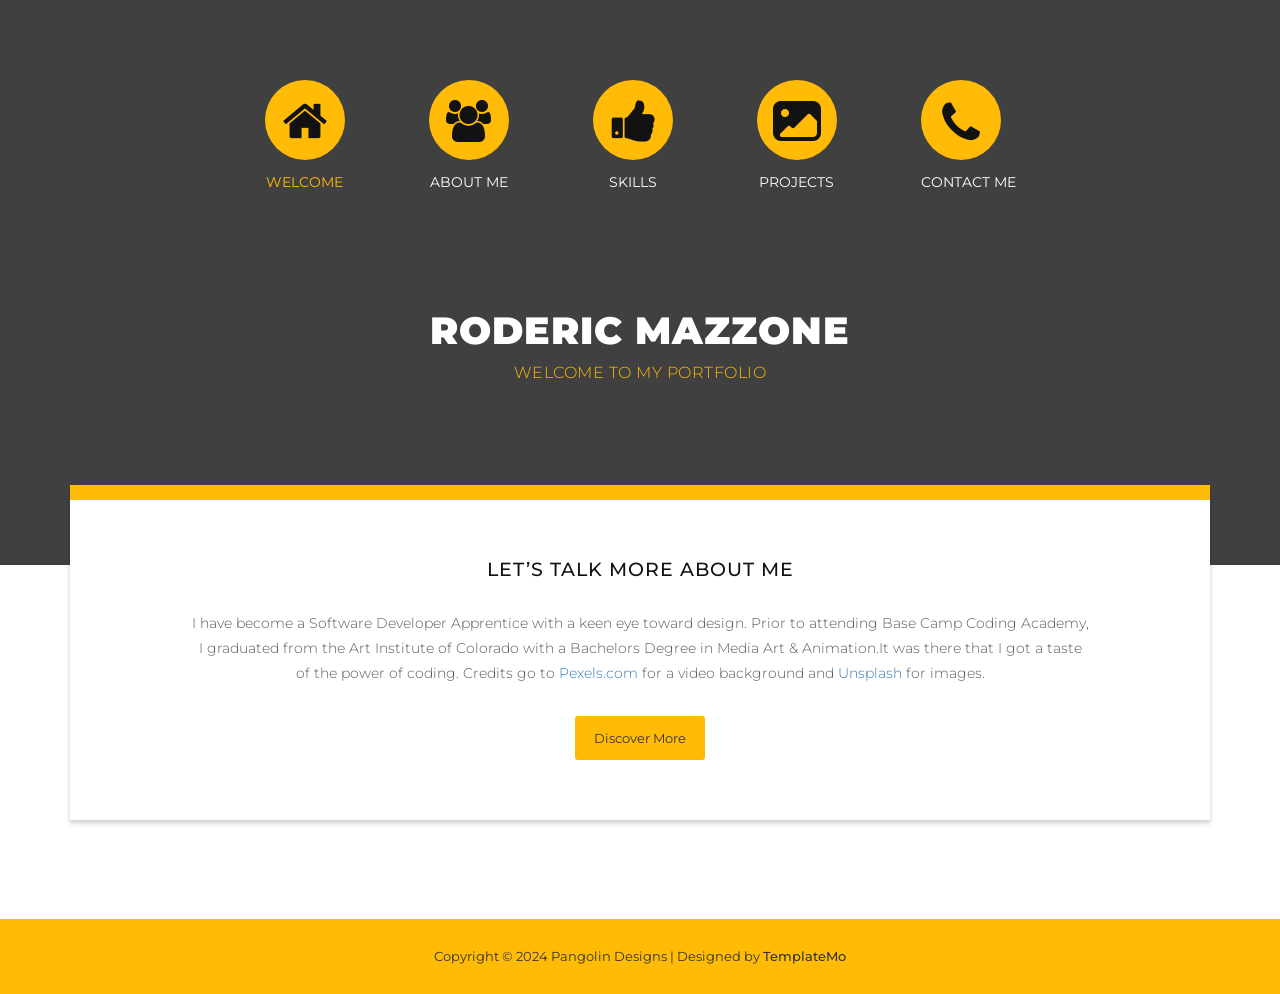
==== commit 26e2ac87: "first commit" ====
--- a/index.html
+++ b/index.html
@@ -1,246 +1,283 @@
-<!DOCTYPE html>
-<html lang="en-US">
-<head>
-	<meta charset="UTF-8">
-		<title>Roderic Mazzone &ndash; Portfolio</title>
-<meta name="robots" content="max-image-preview:large">
-<link rel="alternate" type="application/rss+xml" title="Roderic Mazzone - Portfolio &raquo; Feed" href="https://rmazzone-cohort3.github.io/Rod-s-Portfolio/feed/">
-<link rel="alternate" type="application/rss+xml" title="Roderic Mazzone - Portfolio &raquo; Comments Feed" href="https://rmazzone-cohort3.github.io/Rod-s-Portfolio/comments/feed/">
-<script>
-window._wpemojiSettings = {"baseUrl":"https:\/\/s.w.org\/images\/core\/emoji\/15.0.3\/72x72\/","ext":".png","svgUrl":"https:\/\/s.w.org\/images\/core\/emoji\/15.0.3\/svg\/","svgExt":".svg","source":{"concatemoji":"https:\/\/rmazzone-cohort3.github.io\/Rod-s-Portfolio\/wp-includes\/js\/wp-emoji-release.min.js?ver=6.6.1"}};
-/*! This file is auto-generated */
-!function(i,n){var o,s,e;function c(e){try{var t={supportTests:e,timestamp:(new Date).valueOf()};sessionStorage.setItem(o,JSON.stringify(t))}catch(e){}}function p(e,t,n){e.clearRect(0,0,e.canvas.width,e.canvas.height),e.fillText(t,0,0);var t=new Uint32Array(e.getImageData(0,0,e.canvas.width,e.canvas.height).data),r=(e.clearRect(0,0,e.canvas.width,e.canvas.height),e.fillText(n,0,0),new Uint32Array(e.getImageData(0,0,e.canvas.width,e.canvas.height).data));return t.every(function(e,t){return e===r[t]})}function u(e,t,n){switch(t){case"flag":return n(e,"\ud83c\udff3\ufe0f\u200d\u26a7\ufe0f","\ud83c\udff3\ufe0f\u200b\u26a7\ufe0f")?!1:!n(e,"\ud83c\uddfa\ud83c\uddf3","\ud83c\uddfa\u200b\ud83c\uddf3")&&!n(e,"\ud83c\udff4\udb40\udc67\udb40\udc62\udb40\udc65\udb40\udc6e\udb40\udc67\udb40\udc7f","\ud83c\udff4\u200b\udb40\udc67\u200b\udb40\udc62\u200b\udb40\udc65\u200b\udb40\udc6e\u200b\udb40\udc67\u200b\udb40\udc7f");case"emoji":return!n(e,"\ud83d\udc26\u200d\u2b1b","\ud83d\udc26\u200b\u2b1b")}return!1}function f(e,t,n){var r="undefined"!=typeof WorkerGlobalScope&&self instanceof WorkerGlobalScope?new OffscreenCanvas(300,150):i.createElement("canvas"),a=r.getContext("2d",{willReadFrequently:!0}),o=(a.textBaseline="top",a.font="600 32px Arial",{});return e.forEach(function(e){o[e]=t(a,e,n)}),o}function t(e){var t=i.createElement("script");t.src=e,t.defer=!0,i.head.appendChild(t)}"undefined"!=typeof Promise&&(o="wpEmojiSettingsSupports",s=["flag","emoji"],n.supports={everything:!0,everythingExceptFlag:!0},e=new Promise(function(e){i.addEventListener("DOMContentLoaded",e,{once:!0})}),new Promise(function(t){var n=function(){try{var e=JSON.parse(sessionStorage.getItem(o));if("object"==typeof e&&"number"==typeof e.timestamp&&(new Date).valueOf()<e.timestamp+604800&&"object"==typeof e.supportTests)return e.supportTests}catch(e){}return null}();if(!n){if("undefined"!=typeof Worker&&"undefined"!=typeof OffscreenCanvas&&"undefined"!=typeof URL&&URL.createObjectURL&&"undefined"!=typeof Blob)try{var e="postMessage("+f.toString()+"("+[JSON.stringify(s),u.toString(),p.toString()].join(",")+"));",r=new Blob([e],{type:"text/javascript"}),a=new Worker(URL.createObjectURL(r),{name:"wpTestEmojiSupports"});return void(a.onmessage=function(e){c(n=e.data),a.terminate(),t(n)})}catch(e){}c(n=f(s,u,p))}t(n)}).then(function(e){for(var t in e)n.supports[t]=e[t],n.supports.everything=n.supports.everything&&n.supports[t],"flag"!==t&&(n.supports.everythingExceptFlag=n.supports.everythingExceptFlag&&n.supports[t]);n.supports.everythingExceptFlag=n.supports.everythingExceptFlag&&!n.supports.flag,n.DOMReady=!1,n.readyCallback=function(){n.DOMReady=!0}}).then(function(){return e}).then(function(){var e;n.supports.everything||(n.readyCallback(),(e=n.source||{}).concatemoji?t(e.concatemoji):e.wpemoji&&e.twemoji&&(t(e.twemoji),t(e.wpemoji)))}))}((window,document),window._wpemojiSettings);
-</script>
-<style id="wp-emoji-styles-inline-css">
-
-	img.wp-smiley, img.emoji {
-		display: inline !important;
-		border: none !important;
-		box-shadow: none !important;
-		height: 1em !important;
-		width: 1em !important;
-		margin: 0 0.07em !important;
-		vertical-align: -0.1em !important;
-		background: none !important;
-		padding: 0 !important;
-	}
-</style>
-<style id="classic-theme-styles-inline-css">
-/*! This file is auto-generated */
-.wp-block-button__link{color:#fff;background-color:#32373c;border-radius:9999px;box-shadow:none;text-decoration:none;padding:calc(.667em + 2px) calc(1.333em + 2px);font-size:1.125em}.wp-block-file__button{background:#32373c;color:#fff;text-decoration:none}
-</style>
-<style id="global-styles-inline-css">
-:root{--wp--preset--aspect-ratio--square: 1;--wp--preset--aspect-ratio--4-3: 4/3;--wp--preset--aspect-ratio--3-4: 3/4;--wp--preset--aspect-ratio--3-2: 3/2;--wp--preset--aspect-ratio--2-3: 2/3;--wp--preset--aspect-ratio--16-9: 16/9;--wp--preset--aspect-ratio--9-16: 9/16;--wp--preset--color--black: #000000;--wp--preset--color--cyan-bluish-gray: #abb8c3;--wp--preset--color--white: #ffffff;--wp--preset--color--pale-pink: #f78da7;--wp--preset--color--vivid-red: #cf2e2e;--wp--preset--color--luminous-vivid-orange: #ff6900;--wp--preset--color--luminous-vivid-amber: #fcb900;--wp--preset--color--light-green-cyan: #7bdcb5;--wp--preset--color--vivid-green-cyan: #00d084;--wp--preset--color--pale-cyan-blue: #8ed1fc;--wp--preset--color--vivid-cyan-blue: #0693e3;--wp--preset--color--vivid-purple: #9b51e0;--wp--preset--gradient--vivid-cyan-blue-to-vivid-purple: linear-gradient(135deg,rgba(6,147,227,1) 0%,rgb(155,81,224) 100%);--wp--preset--gradient--light-green-cyan-to-vivid-green-cyan: linear-gradient(135deg,rgb(122,220,180) 0%,rgb(0,208,130) 100%);--wp--preset--gradient--luminous-vivid-amber-to-luminous-vivid-orange: linear-gradient(135deg,rgba(252,185,0,1) 0%,rgba(255,105,0,1) 100%);--wp--preset--gradient--luminous-vivid-orange-to-vivid-red: linear-gradient(135deg,rgba(255,105,0,1) 0%,rgb(207,46,46) 100%);--wp--preset--gradient--very-light-gray-to-cyan-bluish-gray: linear-gradient(135deg,rgb(238,238,238) 0%,rgb(169,184,195) 100%);--wp--preset--gradient--cool-to-warm-spectrum: linear-gradient(135deg,rgb(74,234,220) 0%,rgb(151,120,209) 20%,rgb(207,42,186) 40%,rgb(238,44,130) 60%,rgb(251,105,98) 80%,rgb(254,248,76) 100%);--wp--preset--gradient--blush-light-purple: linear-gradient(135deg,rgb(255,206,236) 0%,rgb(152,150,240) 100%);--wp--preset--gradient--blush-bordeaux: linear-gradient(135deg,rgb(254,205,165) 0%,rgb(254,45,45) 50%,rgb(107,0,62) 100%);--wp--preset--gradient--luminous-dusk: linear-gradient(135deg,rgb(255,203,112) 0%,rgb(199,81,192) 50%,rgb(65,88,208) 100%);--wp--preset--gradient--pale-ocean: linear-gradient(135deg,rgb(255,245,203) 0%,rgb(182,227,212) 50%,rgb(51,167,181) 100%);--wp--preset--gradient--electric-grass: linear-gradient(135deg,rgb(202,248,128) 0%,rgb(113,206,126) 100%);--wp--preset--gradient--midnight: linear-gradient(135deg,rgb(2,3,129) 0%,rgb(40,116,252) 100%);--wp--preset--font-size--small: 13px;--wp--preset--font-size--medium: 20px;--wp--preset--font-size--large: 36px;--wp--preset--font-size--x-large: 42px;--wp--preset--spacing--20: 0.44rem;--wp--preset--spacing--30: 0.67rem;--wp--preset--spacing--40: 1rem;--wp--preset--spacing--50: 1.5rem;--wp--preset--spacing--60: 2.25rem;--wp--preset--spacing--70: 3.38rem;--wp--preset--spacing--80: 5.06rem;--wp--preset--shadow--natural: 6px 6px 9px rgba(0, 0, 0, 0.2);--wp--preset--shadow--deep: 12px 12px 50px rgba(0, 0, 0, 0.4);--wp--preset--shadow--sharp: 6px 6px 0px rgba(0, 0, 0, 0.2);--wp--preset--shadow--outlined: 6px 6px 0px -3px rgba(255, 255, 255, 1), 6px 6px rgba(0, 0, 0, 1);--wp--preset--shadow--crisp: 6px 6px 0px rgba(0, 0, 0, 1);}:where(.is-layout-flex){gap: 0.5em;}:where(.is-layout-grid){gap: 0.5em;}body .is-layout-flex{display: flex;}.is-layout-flex{flex-wrap: wrap;align-items: center;}.is-layout-flex > :is(*, div){margin: 0;}body .is-layout-grid{display: grid;}.is-layout-grid > :is(*, div){margin: 0;}:where(.wp-block-columns.is-layout-flex){gap: 2em;}:where(.wp-block-columns.is-layout-grid){gap: 2em;}:where(.wp-block-post-template.is-layout-flex){gap: 1.25em;}:where(.wp-block-post-template.is-layout-grid){gap: 1.25em;}.has-black-color{color: var(--wp--preset--color--black) !important;}.has-cyan-bluish-gray-color{color: var(--wp--preset--color--cyan-bluish-gray) !important;}.has-white-color{color: var(--wp--preset--color--white) !important;}.has-pale-pink-color{color: var(--wp--preset--color--pale-pink) !important;}.has-vivid-red-color{color: var(--wp--preset--color--vivid-red) !important;}.has-luminous-vivid-orange-color{color: var(--wp--preset--color--luminous-vivid-orange) !important;}.has-luminous-vivid-amber-color{color: var(--wp--preset--color--luminous-vivid-amber) !important;}.has-light-green-cyan-color{color: var(--wp--preset--color--light-green-cyan) !important;}.has-vivid-green-cyan-color{color: var(--wp--preset--color--vivid-green-cyan) !important;}.has-pale-cyan-blue-color{color: var(--wp--preset--color--pale-cyan-blue) !important;}.has-vivid-cyan-blue-color{color: var(--wp--preset--color--vivid-cyan-blue) !important;}.has-vivid-purple-color{color: var(--wp--preset--color--vivid-purple) !important;}.has-black-background-color{background-color: var(--wp--preset--color--black) !important;}.has-cyan-bluish-gray-background-color{background-color: var(--wp--preset--color--cyan-bluish-gray) !important;}.has-white-background-color{background-color: var(--wp--preset--color--white) !important;}.has-pale-pink-background-color{background-color: var(--wp--preset--color--pale-pink) !important;}.has-vivid-red-background-color{background-color: var(--wp--preset--color--vivid-red) !important;}.has-luminous-vivid-orange-background-color{background-color: var(--wp--preset--color--luminous-vivid-orange) !important;}.has-luminous-vivid-amber-background-color{background-color: var(--wp--preset--color--luminous-vivid-amber) !important;}.has-light-green-cyan-background-color{background-color: var(--wp--preset--color--light-green-cyan) !important;}.has-vivid-green-cyan-background-color{background-color: var(--wp--preset--color--vivid-green-cyan) !important;}.has-pale-cyan-blue-background-color{background-color: var(--wp--preset--color--pale-cyan-blue) !important;}.has-vivid-cyan-blue-background-color{background-color: var(--wp--preset--color--vivid-cyan-blue) !important;}.has-vivid-purple-background-color{background-color: var(--wp--preset--color--vivid-purple) !important;}.has-black-border-color{border-color: var(--wp--preset--color--black) !important;}.has-cyan-bluish-gray-border-color{border-color: var(--wp--preset--color--cyan-bluish-gray) !important;}.has-white-border-color{border-color: var(--wp--preset--color--white) !important;}.has-pale-pink-border-color{border-color: var(--wp--preset--color--pale-pink) !important;}.has-vivid-red-border-color{border-color: var(--wp--preset--color--vivid-red) !important;}.has-luminous-vivid-orange-border-color{border-color: var(--wp--preset--color--luminous-vivid-orange) !important;}.has-luminous-vivid-amber-border-color{border-color: var(--wp--preset--color--luminous-vivid-amber) !important;}.has-light-green-cyan-border-color{border-color: var(--wp--preset--color--light-green-cyan) !important;}.has-vivid-green-cyan-border-color{border-color: var(--wp--preset--color--vivid-green-cyan) !important;}.has-pale-cyan-blue-border-color{border-color: var(--wp--preset--color--pale-cyan-blue) !important;}.has-vivid-cyan-blue-border-color{border-color: var(--wp--preset--color--vivid-cyan-blue) !important;}.has-vivid-purple-border-color{border-color: var(--wp--preset--color--vivid-purple) !important;}.has-vivid-cyan-blue-to-vivid-purple-gradient-background{background: var(--wp--preset--gradient--vivid-cyan-blue-to-vivid-purple) !important;}.has-light-green-cyan-to-vivid-green-cyan-gradient-background{background: var(--wp--preset--gradient--light-green-cyan-to-vivid-green-cyan) !important;}.has-luminous-vivid-amber-to-luminous-vivid-orange-gradient-background{background: var(--wp--preset--gradient--luminous-vivid-amber-to-luminous-vivid-orange) !important;}.has-luminous-vivid-orange-to-vivid-red-gradient-background{background: var(--wp--preset--gradient--luminous-vivid-orange-to-vivid-red) !important;}.has-very-light-gray-to-cyan-bluish-gray-gradient-background{background: var(--wp--preset--gradient--very-light-gray-to-cyan-bluish-gray) !important;}.has-cool-to-warm-spectrum-gradient-background{background: var(--wp--preset--gradient--cool-to-warm-spectrum) !important;}.has-blush-light-purple-gradient-background{background: var(--wp--preset--gradient--blush-light-purple) !important;}.has-blush-bordeaux-gradient-background{background: var(--wp--preset--gradient--blush-bordeaux) !important;}.has-luminous-dusk-gradient-background{background: var(--wp--preset--gradient--luminous-dusk) !important;}.has-pale-ocean-gradient-background{background: var(--wp--preset--gradient--pale-ocean) !important;}.has-electric-grass-gradient-background{background: var(--wp--preset--gradient--electric-grass) !important;}.has-midnight-gradient-background{background: var(--wp--preset--gradient--midnight) !important;}.has-small-font-size{font-size: var(--wp--preset--font-size--small) !important;}.has-medium-font-size{font-size: var(--wp--preset--font-size--medium) !important;}.has-large-font-size{font-size: var(--wp--preset--font-size--large) !important;}.has-x-large-font-size{font-size: var(--wp--preset--font-size--x-large) !important;}
-:where(.wp-block-post-template.is-layout-flex){gap: 1.25em;}:where(.wp-block-post-template.is-layout-grid){gap: 1.25em;}
-:where(.wp-block-columns.is-layout-flex){gap: 2em;}:where(.wp-block-columns.is-layout-grid){gap: 2em;}
-:root :where(.wp-block-pullquote){font-size: 1.5em;line-height: 1.6;}
-</style>
-<link rel="stylesheet" id="hello-elementor-css" href="https://rmazzone-cohort3.github.io/Rod-s-Portfolio/wp-content/themes/hello-elementor/style.min.css?ver=3.1.1" media="all">
-<link rel="stylesheet" id="hello-elementor-theme-style-css" href="https://rmazzone-cohort3.github.io/Rod-s-Portfolio/wp-content/themes/hello-elementor/theme.min.css?ver=3.1.1" media="all">
-<link rel="stylesheet" id="hello-elementor-header-footer-css" href="https://rmazzone-cohort3.github.io/Rod-s-Portfolio/wp-content/themes/hello-elementor/header-footer.min.css?ver=3.1.1" media="all">
-<link rel="stylesheet" id="elementor-frontend-css" href="https://rmazzone-cohort3.github.io/Rod-s-Portfolio/wp-content/plugins/elementor/assets/css/frontend-lite.min.css?ver=3.23.4" media="all">
-<link rel="stylesheet" id="elementor-post-7-css" href="https://rmazzone-cohort3.github.io/Rod-s-Portfolio/wp-content/uploads/elementor/css/post-7.css?ver=1723773831" media="all">
-<link rel="stylesheet" id="swiper-css" href="https://rmazzone-cohort3.github.io/Rod-s-Portfolio/wp-content/plugins/elementor/assets/lib/swiper/v8/css/swiper.min.css?ver=8.4.5" media="all">
-<link rel="stylesheet" id="elementor-global-css" href="https://rmazzone-cohort3.github.io/Rod-s-Portfolio/wp-content/uploads/elementor/css/global.css?ver=1723773831" media="all">
-<link rel="stylesheet" id="elementor-post-8-css" href="https://rmazzone-cohort3.github.io/Rod-s-Portfolio/wp-content/uploads/elementor/css/post-8.css?ver=1724206128" media="all">
-<link rel="stylesheet" id="google-fonts-1-css" href="https://fonts.googleapis.com/css?family=Roboto%3A100%2C100italic%2C200%2C200italic%2C300%2C300italic%2C400%2C400italic%2C500%2C500italic%2C600%2C600italic%2C700%2C700italic%2C800%2C800italic%2C900%2C900italic%7CRoboto+Slab%3A100%2C100italic%2C200%2C200italic%2C300%2C300italic%2C400%2C400italic%2C500%2C500italic%2C600%2C600italic%2C700%2C700italic%2C800%2C800italic%2C900%2C900italic%7CCherry+Cream+Soda%3A100%2C100italic%2C200%2C200italic%2C300%2C300italic%2C400%2C400italic%2C500%2C500italic%2C600%2C600italic%2C700%2C700italic%2C800%2C800italic%2C900%2C900italic%7CAclonica%3A100%2C100italic%2C200%2C200italic%2C300%2C300italic%2C400%2C400italic%2C500%2C500italic%2C600%2C600italic%2C700%2C700italic%2C800%2C800italic%2C900%2C900italic&amp;display=swap&amp;ver=6.6.1" media="all">
-<link rel="preconnect" href="https://fonts.gstatic.com/" crossorigin><link rel="https://api.w.org/" href="https://rmazzone-cohort3.github.io/Rod-s-Portfolio/wp-json/"><link rel="alternate" title="JSON" type="application/json" href="https://rmazzone-cohort3.github.io/Rod-s-Portfolio/wp-json/wp/v2/pages/8"><link rel="EditURI" type="application/rsd+xml" title="RSD" href="https://rmazzone-cohort3.github.io/Rod-s-Portfolio/xmlrpc.php?rsd">
-<meta name="generator" content="WordPress 6.6.1">
-<link rel="canonical" href="https://rmazzone-cohort3.github.io/Rod-s-Portfolio/">
-<link rel="shortlink" href="https://rmazzone-cohort3.github.io/Rod-s-Portfolio/">
-<meta name="generator" content="Elementor 3.23.4; features: e_optimized_css_loading, e_font_icon_svg, additional_custom_breakpoints, e_optimized_control_loading, e_lazyload, e_element_cache; settings: css_print_method-external, google_font-enabled, font_display-swap">
-			<style>
-				.e-con.e-parent:nth-of-type(n+4):not(.e-lazyloaded):not(.e-no-lazyload),
-				.e-con.e-parent:nth-of-type(n+4):not(.e-lazyloaded):not(.e-no-lazyload) * {
-					background-image: none !important;
-				}
-				@media screen and (max-height: 1024px) {
-					.e-con.e-parent:nth-of-type(n+3):not(.e-lazyloaded):not(.e-no-lazyload),
-					.e-con.e-parent:nth-of-type(n+3):not(.e-lazyloaded):not(.e-no-lazyload) * {
-						background-image: none !important;
-					}
-				}
-				@media screen and (max-height: 640px) {
-					.e-con.e-parent:nth-of-type(n+2):not(.e-lazyloaded):not(.e-no-lazyload),
-					.e-con.e-parent:nth-of-type(n+2):not(.e-lazyloaded):not(.e-no-lazyload) * {
-						background-image: none !important;
-					}
-				}
-			</style>
-				<meta name="viewport" content="width=device-width, initial-scale=1.0, viewport-fit=cover"></head>
-<body class="home page-template page-template-elementor_canvas page page-id-8 elementor-default elementor-template-canvas elementor-kit-7 elementor-page elementor-page-8">
-			<div data-elementor-type="wp-post" data-elementor-id="8" class="elementor elementor-8">
-				<div class="elementor-element elementor-element-undefined-de10e35 e-flex e-con-boxed e-con e-parent" data-id="undefined-de10e35" data-element_type="container">
-					<div class="e-con-inner">
-		<div class="elementor-element elementor-element-undefined-b0dfdb7 e-con-full e-flex e-con e-child" data-id="undefined-b0dfdb7" data-element_type="container">
-		<div class="elementor-element elementor-element-8e831ab e-flex e-con-boxed e-con e-child" data-id="8e831ab" data-element_type="container" data-settings='{"background_background":"classic"}'>
-					<div class="e-con-inner">
-					</div>
-				</div>
-				<div class="elementor-element elementor-element-undefined-8b00b16 elementor-widget elementor-widget-heading" data-id="undefined-8b00b16" data-element_type="widget" data-widget_type="heading.default">
-				<div class="elementor-widget-container">
-			<style>/*! elementor - v3.23.0 - 05-08-2024 */
-.elementor-heading-title{padding:0;margin:0;line-height:1}.elementor-widget-heading .elementor-heading-title[class*=elementor-size-]>a{color:inherit;font-size:inherit;line-height:inherit}.elementor-widget-heading .elementor-heading-title.elementor-size-small{font-size:15px}.elementor-widget-heading .elementor-heading-title.elementor-size-medium{font-size:19px}.elementor-widget-heading .elementor-heading-title.elementor-size-large{font-size:29px}.elementor-widget-heading .elementor-heading-title.elementor-size-xl{font-size:39px}.elementor-widget-heading .elementor-heading-title.elementor-size-xxl{font-size:59px}</style><h2 class="elementor-heading-title elementor-size-default">Roderic Mazzone</h2>		</div>
-				</div>
-				<div class="elementor-element elementor-element-undefined-4f5e369 elementor-widget elementor-widget-text-editor" data-id="undefined-4f5e369" data-element_type="widget" data-widget_type="text-editor.default">
-				<div class="elementor-widget-container">
-			<style>/*! elementor - v3.23.0 - 05-08-2024 */
-.elementor-widget-text-editor.elementor-drop-cap-view-stacked .elementor-drop-cap{background-color:#69727d;color:#fff}.elementor-widget-text-editor.elementor-drop-cap-view-framed .elementor-drop-cap{color:#69727d;border:3px solid;background-color:transparent}.elementor-widget-text-editor:not(.elementor-drop-cap-view-default) .elementor-drop-cap{margin-top:8px}.elementor-widget-text-editor:not(.elementor-drop-cap-view-default) .elementor-drop-cap-letter{width:1em;height:1em}.elementor-widget-text-editor .elementor-drop-cap{float:left;text-align:center;line-height:1;font-size:50px}.elementor-widget-text-editor .elementor-drop-cap-letter{display:inline-block}</style>				<h3>Software Developer Apprentice</h3>						</div>
-				</div>
-		<div class="elementor-element elementor-element-f743a84 e-con-full e-flex e-con e-child" data-id="f743a84" data-element_type="container">
-				<div class="elementor-element elementor-element-818a403 elementor-widget elementor-widget-text-editor" data-id="818a403" data-element_type="widget" data-widget_type="text-editor.default">
-				<div class="elementor-widget-container">
-							<p>Base Camp Coding Academy</p><p>Graduate Institute</p>						</div>
-				</div>
-				</div>
-				</div>
-		<div class="elementor-element elementor-element-undefined-3d0563f e-con-full e-flex e-con e-child" data-id="undefined-3d0563f" data-element_type="container">
-		<div class="elementor-element elementor-element-undefined-a62b75a e-con-full e-flex e-con e-child" data-id="undefined-a62b75a" data-element_type="container">
-				<div class="elementor-element elementor-element-undefined-473953b elementor-widget elementor-widget-image" data-id="undefined-473953b" data-element_type="widget" data-widget_type="image.default">
-				<div class="elementor-widget-container">
-			<style>/*! elementor - v3.23.0 - 05-08-2024 */
-.elementor-widget-image{text-align:center}.elementor-widget-image a{display:inline-block}.elementor-widget-image a img[src$=".svg"]{width:48px}.elementor-widget-image img{vertical-align:middle;display:inline-block}</style>										<img fetchpriority="high" decoding="async" width="1107" height="622" src="https://rmazzone-cohort3.github.io/Rod-s-Portfolio/wp-content/uploads/2024/08/Battle-Scenario-1.webp" class="attachment-full size-full wp-image-35" alt="" srcset="https://rmazzone-cohort3.github.io/Rod-s-Portfolio/wp-content/uploads/2024/08/Battle-Scenario-1.webp 1107w, https://rmazzone-cohort3.github.io/Rod-s-Portfolio/wp-content/uploads/2024/08/Battle-Scenario-1-300x169.webp 300w, https://rmazzone-cohort3.github.io/Rod-s-Portfolio/wp-content/uploads/2024/08/Battle-Scenario-1-1024x575.webp 1024w, https://rmazzone-cohort3.github.io/Rod-s-Portfolio/wp-content/uploads/2024/08/Battle-Scenario-1-768x432.webp 768w" sizes="(max-width: 1107px) 100vw, 1107px">													</div>
-				</div>
-		<div class="elementor-element elementor-element-undefined-47e78f4 e-flex e-con-boxed e-con e-child" data-id="undefined-47e78f4" data-element_type="container">
-					<div class="e-con-inner">
-				<div class="elementor-element elementor-element-undefined-17669e2 elementor-widget elementor-widget-heading" data-id="undefined-17669e2" data-element_type="widget" data-widget_type="heading.default">
-				<div class="elementor-widget-container">
-			<h5 class="elementor-heading-title elementor-size-default">BATTLE SCENARIO</h5>		</div>
-				</div>
-				<div class="elementor-element elementor-element-undefined-6aa8787 elementor-widget-mobile__width-auto elementor-widget elementor-widget-text-editor" data-id="undefined-6aa8787" data-element_type="widget" data-widget_type="text-editor.default">
-				<div class="elementor-widget-container">
-							<p>Basic Turn-based RPG using Python similar to the infamous Oregon Trail game</p>						</div>
-				</div>
-				<div class="elementor-element elementor-element-undefined-23ca169 elementor-widget elementor-widget-button" data-id="undefined-23ca169" data-element_type="widget" data-widget_type="button.default">
-				<div class="elementor-widget-container">
-					<div class="elementor-button-wrapper">
-			<a class="elementor-button elementor-button-link elementor-size-sm" href="#">
-						<span class="elementor-button-content-wrapper">
-						<span class="elementor-button-icon">
-				<svg aria-hidden="true" class="e-font-icon-svg e-fas-chevron-right" viewbox="0 0 320 512" xmlns="http://www.w3.org/2000/svg"><path d="M285.476 272.971L91.132 467.314c-9.373 9.373-24.569 9.373-33.941 0l-22.667-22.667c-9.357-9.357-9.375-24.522-.04-33.901L188.505 256 34.484 101.255c-9.335-9.379-9.317-24.544.04-33.901l22.667-22.667c9.373-9.373 24.569-9.373 33.941 0L285.475 239.03c9.373 9.372 9.373 24.568.001 33.941z"></path></svg>			</span>
-									<span class="elementor-button-text">View Project</span>
-					</span>
-					</a>
-		</div>
-				</div>
-				</div>
-					</div>
-				</div>
-				</div>
-		<div class="elementor-element elementor-element-undefined-ec76b04 e-con-full e-flex e-con e-child" data-id="undefined-ec76b04" data-element_type="container">
-				<div class="elementor-element elementor-element-undefined-17803db elementor-widget elementor-widget-image" data-id="undefined-17803db" data-element_type="widget" data-widget_type="image.default">
-				<div class="elementor-widget-container">
-													<img decoding="async" width="1920" height="1080" src="https://rmazzone-cohort3.github.io/Rod-s-Portfolio/wp-content/uploads/2024/08/Tiger-Woods-pic1-1-scaled.webp" class="attachment-full size-full wp-image-40" alt="" srcset="https://rmazzone-cohort3.github.io/Rod-s-Portfolio/wp-content/uploads/2024/08/Tiger-Woods-pic1-1-scaled.webp 1920w, https://rmazzone-cohort3.github.io/Rod-s-Portfolio/wp-content/uploads/2024/08/Tiger-Woods-pic1-1-300x169.webp 300w, https://rmazzone-cohort3.github.io/Rod-s-Portfolio/wp-content/uploads/2024/08/Tiger-Woods-pic1-1-1024x576.webp 1024w, https://rmazzone-cohort3.github.io/Rod-s-Portfolio/wp-content/uploads/2024/08/Tiger-Woods-pic1-1-768x432.webp 768w, https://rmazzone-cohort3.github.io/Rod-s-Portfolio/wp-content/uploads/2024/08/Tiger-Woods-pic1-1-1536x864.webp 1536w" sizes="(max-width: 1920px) 100vw, 1920px">													</div>
-				</div>
-		<div class="elementor-element elementor-element-undefined-97f844d e-flex e-con-boxed e-con e-child" data-id="undefined-97f844d" data-element_type="container">
-					<div class="e-con-inner">
-				<div class="elementor-element elementor-element-undefined-6d89a5d elementor-widget elementor-widget-heading" data-id="undefined-6d89a5d" data-element_type="widget" data-widget_type="heading.default">
-				<div class="elementor-widget-container">
-			<h5 class="elementor-heading-title elementor-size-default">Tiger Woods - GOAT</h5>		</div>
-				</div>
-				<div class="elementor-element elementor-element-undefined-8034c8f elementor-widget-mobile__width-auto elementor-widget elementor-widget-text-editor" data-id="undefined-8034c8f" data-element_type="widget" data-widget_type="text-editor.default">
-				<div class="elementor-widget-container">
-							<p>My very first HTML website creation that was pushed and hosted at GitHub with my first repository</p>						</div>
-				</div>
-				<div class="elementor-element elementor-element-undefined-0fd68b8 elementor-widget elementor-widget-button" data-id="undefined-0fd68b8" data-element_type="widget" data-widget_type="button.default">
-				<div class="elementor-widget-container">
-					<div class="elementor-button-wrapper">
-			<a class="elementor-button elementor-button-link elementor-size-sm" href="#">
-						<span class="elementor-button-content-wrapper">
-						<span class="elementor-button-icon">
-				<svg aria-hidden="true" class="e-font-icon-svg e-fas-chevron-right" viewbox="0 0 320 512" xmlns="http://www.w3.org/2000/svg"><path d="M285.476 272.971L91.132 467.314c-9.373 9.373-24.569 9.373-33.941 0l-22.667-22.667c-9.357-9.357-9.375-24.522-.04-33.901L188.505 256 34.484 101.255c-9.335-9.379-9.317-24.544.04-33.901l22.667-22.667c9.373-9.373 24.569-9.373 33.941 0L285.475 239.03c9.373 9.372 9.373 24.568.001 33.941z"></path></svg>			</span>
-									<span class="elementor-button-text">View Project</span>
-					</span>
-					</a>
-		</div>
-				</div>
-				</div>
-					</div>
-				</div>
-				</div>
-		<div class="elementor-element elementor-element-undefined-e304489 e-con-full e-flex e-con e-child" data-id="undefined-e304489" data-element_type="container">
-				<div class="elementor-element elementor-element-undefined-e0c4ca1 elementor-widget elementor-widget-image" data-id="undefined-e0c4ca1" data-element_type="widget" data-widget_type="image.default">
-				<div class="elementor-widget-container">
-													<img decoding="async" src="https://editor-static-bucket.elementor.com/wireframes-placeholders/placeholder-demo-image-scaled.jpg" title="" alt="" loading="lazy">													</div>
-				</div>
-		<div class="elementor-element elementor-element-undefined-b770576 e-flex e-con-boxed e-con e-child" data-id="undefined-b770576" data-element_type="container">
-					<div class="e-con-inner">
-				<div class="elementor-element elementor-element-undefined-0a38f6b elementor-widget elementor-widget-heading" data-id="undefined-0a38f6b" data-element_type="widget" data-widget_type="heading.default">
-				<div class="elementor-widget-container">
-			<h5 class="elementor-heading-title elementor-size-default">Project name here</h5>		</div>
-				</div>
-				<div class="elementor-element elementor-element-undefined-f750ba0 elementor-widget-mobile__width-auto elementor-widget elementor-widget-text-editor" data-id="undefined-f750ba0" data-element_type="widget" data-widget_type="text-editor.default">
-				<div class="elementor-widget-container">
-							<p>Place holder</p>						</div>
-				</div>
-				<div class="elementor-element elementor-element-undefined-0ffb824 elementor-widget elementor-widget-button" data-id="undefined-0ffb824" data-element_type="widget" data-widget_type="button.default">
-				<div class="elementor-widget-container">
-					<div class="elementor-button-wrapper">
-			<a class="elementor-button elementor-button-link elementor-size-sm" href="#">
-						<span class="elementor-button-content-wrapper">
-						<span class="elementor-button-icon">
-				<svg aria-hidden="true" class="e-font-icon-svg e-fas-chevron-right" viewbox="0 0 320 512" xmlns="http://www.w3.org/2000/svg"><path d="M285.476 272.971L91.132 467.314c-9.373 9.373-24.569 9.373-33.941 0l-22.667-22.667c-9.357-9.357-9.375-24.522-.04-33.901L188.505 256 34.484 101.255c-9.335-9.379-9.317-24.544.04-33.901l22.667-22.667c9.373-9.373 24.569-9.373 33.941 0L285.475 239.03c9.373 9.372 9.373 24.568.001 33.941z"></path></svg>			</span>
-									<span class="elementor-button-text">View Project</span>
-					</span>
-					</a>
-		</div>
-				</div>
-				</div>
-					</div>
-				</div>
-				</div>
-				</div>
-				<div class="elementor-element elementor-element-undefined-8c55f99 elementor-align-center elementor-widget elementor-widget-button" data-id="undefined-8c55f99" data-element_type="widget" data-widget_type="button.default">
-				<div class="elementor-widget-container">
-					<div class="elementor-button-wrapper">
-			<a class="elementor-button elementor-button-link elementor-size-sm" href="#">
-						<span class="elementor-button-content-wrapper">
-									<span class="elementor-button-text">SKILLS</span>
-					</span>
-					</a>
-		</div>
-				</div>
-				</div>
-					</div>
-				</div>
-				</div>
-					<script type="text/javascript">
-				const lazyloadRunObserver = () => {
-					const lazyloadBackgrounds = document.querySelectorAll( `.e-con.e-parent:not(.e-lazyloaded)` );
-					const lazyloadBackgroundObserver = new IntersectionObserver( ( entries ) => {
-						entries.forEach( ( entry ) => {
-							if ( entry.isIntersecting ) {
-								let lazyloadBackground = entry.target;
-								if( lazyloadBackground ) {
-									lazyloadBackground.classList.add( 'e-lazyloaded' );
-								}
-								lazyloadBackgroundObserver.unobserve( entry.target );
-							}
-						});
-					}, { rootMargin: '200px 0px 200px 0px' } );
-					lazyloadBackgrounds.forEach( ( lazyloadBackground ) => {
-						lazyloadBackgroundObserver.observe( lazyloadBackground );
-					} );
-				};
-				const events = [
-					'DOMContentLoaded',
-					'elementor/lazyload/observe',
-				];
-				events.forEach( ( event ) => {
-					document.addEventListener( event, lazyloadRunObserver );
-				} );
-			</script>
-			<script src="https://rmazzone-cohort3.github.io/Rod-s-Portfolio/wp-content/themes/hello-elementor/assets/js/hello-frontend.min.js?ver=3.1.1" id="hello-theme-frontend-js"></script>
-<script src="https://rmazzone-cohort3.github.io/Rod-s-Portfolio/wp-content/plugins/elementor/assets/js/webpack.runtime.min.js?ver=3.23.4" id="elementor-webpack-runtime-js"></script>
-<script src="https://rmazzone-cohort3.github.io/Rod-s-Portfolio/wp-includes/js/jquery/jquery.min.js?ver=3.7.1" id="jquery-core-js"></script>
-<script src="https://rmazzone-cohort3.github.io/Rod-s-Portfolio/wp-includes/js/jquery/jquery-migrate.min.js?ver=3.4.1" id="jquery-migrate-js"></script>
-<script src="https://rmazzone-cohort3.github.io/Rod-s-Portfolio/wp-content/plugins/elementor/assets/js/frontend-modules.min.js?ver=3.23.4" id="elementor-frontend-modules-js"></script>
-<script src="https://rmazzone-cohort3.github.io/Rod-s-Portfolio/wp-content/plugins/elementor/assets/lib/waypoints/waypoints.min.js?ver=4.0.2" id="elementor-waypoints-js"></script>
-<script src="https://rmazzone-cohort3.github.io/Rod-s-Portfolio/wp-includes/js/jquery/ui/core.min.js?ver=1.13.3" id="jquery-ui-core-js"></script>
-<script id="elementor-frontend-js-before">
-var elementorFrontendConfig = {"environmentMode":{"edit":false,"wpPreview":false,"isScriptDebug":false},"i18n":{"shareOnFacebook":"Share on Facebook","shareOnTwitter":"Share on Twitter","pinIt":"Pin it","download":"Download","downloadImage":"Download image","fullscreen":"Fullscreen","zoom":"Zoom","share":"Share","playVideo":"Play Video","previous":"Previous","next":"Next","close":"Close","a11yCarouselWrapperAriaLabel":"Carousel | Horizontal scrolling: Arrow Left & Right","a11yCarouselPrevSlideMessage":"Previous slide","a11yCarouselNextSlideMessage":"Next slide","a11yCarouselFirstSlideMessage":"This is the first slide","a11yCarouselLastSlideMessage":"This is the last slide","a11yCarouselPaginationBulletMessage":"Go to slide"},"is_rtl":false,"breakpoints":{"xs":0,"sm":480,"md":768,"lg":1025,"xl":1440,"xxl":1600},"responsive":{"breakpoints":{"mobile":{"label":"Mobile Portrait","value":767,"default_value":767,"direction":"max","is_enabled":true},"mobile_extra":{"label":"Mobile Landscape","value":880,"default_value":880,"direction":"max","is_enabled":false},"tablet":{"label":"Tablet Portrait","value":1024,"default_value":1024,"direction":"max","is_enabled":true},"tablet_extra":{"label":"Tablet Landscape","value":1200,"default_value":1200,"direction":"max","is_enabled":false},"laptop":{"label":"Laptop","value":1366,"default_value":1366,"direction":"max","is_enabled":false},"widescreen":{"label":"Widescreen","value":2400,"default_value":2400,"direction":"min","is_enabled":false}}},"version":"3.23.4","is_static":false,"experimentalFeatures":{"e_optimized_css_loading":true,"e_font_icon_svg":true,"additional_custom_breakpoints":true,"container":true,"container_grid":true,"e_swiper_latest":true,"e_nested_atomic_repeaters":true,"e_optimized_control_loading":true,"e_onboarding":true,"hello-theme-header-footer":true,"home_screen":true,"editor_v2":true,"ai-layout":true,"e_lazyload":true,"e_element_cache":true,"link-in-bio":true,"floating-buttons":true},"urls":{"assets":"https:\/\/rmazzone-cohort3.github.io\/Rod-s-Portfolio\/wp-content\/plugins\/elementor\/assets\/","ajaxurl":"https:\/\/rmazzone-cohort3.github.io\/Rod-s-Portfolio\/wp-admin\/admin-ajax.php"},"nonces":{"floatingButtonsClickTracking":"c89820f59d"},"swiperClass":"swiper","settings":{"page":[],"editorPreferences":[]},"kit":{"active_breakpoints":["viewport_mobile","viewport_tablet"],"global_image_lightbox":"yes","lightbox_enable_counter":"yes","lightbox_enable_fullscreen":"yes","lightbox_enable_zoom":"yes","lightbox_enable_share":"yes","lightbox_title_src":"title","lightbox_description_src":"description","hello_header_logo_type":"title","hello_footer_logo_type":"logo"},"post":{"id":8,"title":"Roderic%20Mazzone%20%E2%80%93%20Portfolio","excerpt":"","featuredImage":false}};
-</script>
-<script src="https://rmazzone-cohort3.github.io/Rod-s-Portfolio/wp-content/plugins/elementor/assets/js/frontend.min.js?ver=3.23.4" id="elementor-frontend-js"></script>
-	</body>
-</html>
-<!-- Powered by Staatic (https://staatic.com/) -->+<!doctype html>
+<!--[if lt IE 7]>      <html class="no-js lt-ie9 lt-ie8 lt-ie7" lang=""> <![endif]-->
+<!--[if IE 7]>         <html class="no-js lt-ie9 lt-ie8" lang=""> <![endif]-->
+<!--[if IE 8]>         <html class="no-js lt-ie9" lang=""> <![endif]-->
+<!--[if gt IE 8]><!--> <html class="no-js" lang=""> <!--<![endif]-->
+    <head>
+        <meta charset="utf-8">
+        <meta http-equiv="X-UA-Compatible" content="IE=edge,chrome=1">
+        <title>Newline CSS Template with a video background</title>
+<!--
+Newline Template
+http://www.templatemo.com/tm-503-newline
+-->
+        <meta name="description" content="">
+        <meta name="viewport" content="width=device-width, initial-scale=1">
+        <link rel="apple-touch-icon" href="apple-touch-icon.png">
+
+        <link rel="stylesheet" href="css/bootstrap.min.css">
+        <link rel="stylesheet" href="css/bootstrap-theme.min.css">
+        <link rel="stylesheet" href="css/fontAwesome.css">
+        <link rel="stylesheet" href="css/templatemo-style.css">
+
+        <link href="https://fonts.googleapis.com/css?family=Montserrat:100,200,300,400,500,600,700,800,900" rel="stylesheet">
+
+        <script src="js/vendor/modernizr-2.8.3-respond-1.4.2.min.js"></script>
+    </head>
+    <body>
+
+        <div class="overlay"></div>
+        <section class="top-part">
+          <video controls autoplay loop>
+            <source src="videos/video.mp4" type="video/mp4">
+            <source src="videos/video.ogg" type="video/ogg">
+          Your browser does not support the video tag.
+          </video>
+        </section>
+        
+        <section class="cd-hero">
+
+          <div class="cd-slider-nav">
+            <nav>
+              <span class="cd-marker item-1"></span>
+              <ul>
+                <li class="selected"><a href="#0"><div class="image-icon"><img src="img/home-icon.png"></div><h6>Welcome</h6></a></li>
+                <li><a href="#0"><div class="image-icon"><img src="img/about-icon.png"></div><h6>About Me</h6></a></li>
+                <li><a href="#0"><div class="image-icon"><img src="img/featured-icon.png"></div><h6>Skills</h6></a></li>
+                <li><a href="#0"><div class="image-icon"><img src="img/projects-icon.png"></div><h6>Projects</h6></a></li>
+                <li><a href="#0"><div class="image-icon"><img src="img/contact-icon.png"></div><h6>Contact Me</h6></a></li>
+              </ul>
+            </nav> 
+          </div> <!-- .cd-slider-nav -->
+
+          <ul class="cd-hero-slider">
+
+            <li class="selected">
+              <div class="heading">
+                <h1>RODERIC MAZZONE</h1>
+                <span>Welcome To My Portfolio</span>
+              </div>
+              <div class="cd-full-width first-slide">
+                <div class="container">
+                  <div class="row">
+                    <div class="col-md-12">
+                      <div class="content first-content">
+                        <h4>Let’s Talk More About Me</h4>
+                        <p> I have become a Software Developer Apprentice with a keen eye toward design. Prior to attending Base Camp Coding Academy, I graduated from the Art Institute of Colorado with a Bachelors Degree in Media Art & Animation.It was there that I got a taste of the power of coding. Credits go to <a href="https://videos.pexels.com/videos/busy-street-in-the-city-1089" target="_blank">Pexels.com</a> for a video background and <a href="http://unsplash.com" target="_blank">Unsplash</a> for images.</p>
+                        <div class="primary-button">
+                          <a href="#">Discover More</a>
+                        </div>
+                      </div>
+                    </div>
+                  </div>                  
+                </div>
+              </div>
+            </li>
+
+            <li>
+              <div class="heading">
+                <h1>About Me</h1>
+                <span>How Did I Get Here?</span> 
+              </div>
+              <div class="cd-half-width second-slide">   
+                <div class="container">
+                  <div class="row">
+                    <div class="col-md-12">
+                      <div class="content second-content">
+                        <div class="row">
+                          <div class="col-md-7 left-image">
+                            <img src="img/img_7233.jpg">
+                          </div>
+                          <div class="col-md-5">
+                            <div class="right-about-text">
+                              <h4>Who am I?</h4>
+                              <p>I am an established IT Technician of 15 years who decided to go back to school and learn to code. I applied to Base Camp Coding Academy in Water Valley, MS in hopes of gaining entrance into their Graduate Institute program. Once selected, I immersed myself in the curriculum and graduated in May of 2025. I have developed a love for coding and look forward to a new chapter in life.</p>
+                              <div class="primary-button">
+                                <a href="#">Discover More</a>
+                              </div>
+                            </div>
+                          </div>
+                        </div>
+                        <div class="row">
+                          <div class="col-md-7">
+                            <div class="left-about-text">
+                              <h4>What I do?</h4>
+                              <p>I am now experienced in 5 coding languages along with 3 frameworks and several editors. I have developed project management skills as well and was a key player on several team projects over the course of my studies. I am able to now join my knowledge of design with the intricacies of coding to create anything a client may desire.</p>
+                              <div class="primary-button">
+                                <a href="#">Discover More</a>
+                              </div>
+                            </div>
+                          </div>
+                          <div class="col-md-5 right-image">
+                            <img src="img/img_7992.jpg">
+                          </div>
+                        </div>
+                      </div>
+                    </div>
+                  </div>                  
+                </div>
+              </div>
+            </li>
+
+            <li>
+              <div class="heading">
+                <h1>Skills</h1>
+                <span>What I Know</span> 
+              </div>
+              <div class="cd-half-width third-slide">
+                <div class="container">
+                  <div class="row">
+                    <div class="col-md-12">
+                      <div class="content third-content">
+                        <div class="row">
+                          <div class="col-md-7 left-image">
+                            <img src="img/left-feature-image.png">
+                          </div>
+                          <div class="col-md-5">
+                            <div class="right-feature-text">
+                              <h4>Skills: <em>Languages</em></h4>
+                              <p>Throughout the course of my education, I have become adept in the use of several coding languages.</p>
+                              <div class="feature-list">
+                                <ul>
+                                  <p>- Python</p>
+                                  <p>- HTML/CSS</p>
+                                  <p>- Java Script</p>
+                                  <p>- Django</p>
+                                  <p>- JSON</p>
+                                </ul>
+                              </div>
+                              <div class="primary-button">
+                                <a href="#">Discover More</a>
+                              </div>
+                            </div>
+                          </div>
+                        </div>
+                      </div>
+                    </div>
+                  </div>                  
+                </div>
+              </div>
+            </li>
+
+            <li>
+              <div class="heading">
+                <h1>My projects</h1>
+                <span>Here you can check my recent projects</span> 
+              </div>
+              <div class="cd-half-width fourth-slide">
+                <div class="container">
+                  <div class="row">
+                    <div class="col-md-12">
+                      <div class="content fourth-content">
+                        <div class="row">
+                          <div class="col-md-3">
+                            <a href="https://github.com/SeansBaseCode/Battle-scenario" target= "_blank" rel="noopener noreferrer" data-lightbox="image-1"><img src="img/Battle Scenario.jpg"></a>
+                          </div>
+                          <div class="col-md-3 project-item">
+                            <a href="https://rmazzone-cohort3.github.io/Tiger-Woods---Goat/" target= "_blank" rel="noopener noreferrer" data-lightbox="image-1"><img src="img/Tiger Woods pic(1).jpg"></a>
+                          </div>
+                          <div class="col-md-3 project-item">
+                            <a href="https://gage-bcca.github.io/chorely/" target= "_blank" rel="noopener noreferrer" data-lightbox="image-1"><img src="img/Chorely.png"></a>
+                          </div>
+                          <!-- <div class="col-md-3 project-item">
+                            <a href="img/item-04.jpg" data-lightbox="image-1"><img src="img/project-item-04.jpg"></a>
+                          </div>
+                          <div class="col-md-3 project-item">
+                            <a href="img/item-05.jpg" data-lightbox="image-1"><img src="img/project-item-05.jpg"></a>
+                          </div>
+                          <div class="col-md-3 project-item">
+                            <a href="img/item-06.jpg" data-lightbox="image-1"><img src="img/project-item-06.jpg"></a>
+                          </div>
+                          <div class="col-md-3 project-item">
+                            <a href="img/item-07.jpg" data-lightbox="image-1"><img src="img/project-item-07.jpg"></a>
+                          </div>
+                          <div class="col-md-3 project-item">
+                            <a href="img/item-08.jpg" data-lightbox="image-1"><img src="img/project-item-08.jpg"></a> -->
+                          </div>
+                        </div>
+                      </div>
+                    </div>
+                  </div>                  
+                </div>
+              </div>
+            </li>
+
+            <li>
+              <div class="heading">
+                <h1>Contact Me</h1>
+                <span>You'll be responded to within 48 hrs</span> 
+              </div>
+              <div class="cd-half-width fivth-slide">
+                <div class="container">
+                  <div class="row">
+                    <div class="col-md-12">
+                      <div class="content fivth-content">
+                        <div class="row">
+                          <div class="col-md-4">
+                            <div class="left-info">
+                              <p>Please reach out to me to schedule an interview. I look forward to it!
+                              <br><br>
+                              <em>211 Church St<br>Water Valley, MS 38965</em>
+                              </p>
+                              <ul class="social-icons">
+                                <!-- <i><a href="#"><i class="fa fa-facebook"></i></a></i>
+                                <i><a href="#"><i class="fa fa-twitter"></i></a></i> -->
+                                <i><a href="https://www.linkedin.com/in/roderic-mazzone-31246311/"><i class="fa fa-linkedin"></i></a></i>
+                                <button> <a href="img/Roderic Mazzone Resume.pdf" target= "_blank" rel="noopener noreferrer" download>Download My Resume</a> </button>
+                                <!-- <i><a href="#"><i class="fa fa-rss"></i></a></i>
+                                <i><a href="#"><i class="fa fa-behance"></i></a></i> -->
+                              </ul>
+                            </div>
+                          </div>
+                          <div class="col-md-8">
+                            <div class="row">
+                              <form id="contact" action="https://formspree.io/f/meoqarpg" method="post">
+                                <div class="col-md-6">
+                                  <fieldset>
+                                    <input name="name" type="text" class="form-control" id="name" placeholder="Your Name" required>
+                                  </fieldset>
+                                </div>
+                                <div class="col-md-6">
+                                  <fieldset>
+                                    <input name="email" type="email" class="form-control" id="email" placeholder="Email" required>
+                                  </fieldset>
+                                </div>
+                                <div class="col-md-12">
+                                  <fieldset>
+                                    <textarea name="message" rows="6" class="form-control" id="message" placeholder="Message" required></textarea>
+                                  </fieldset>
+                                </div>
+                                <div class="col-md-12">
+                                  <fieldset>
+                                    <button type="submit" id="form-submit" class="btn">Send Message</button>
+                                  </fieldset>
+                                </div>
+                              </form>
+                            </div>
+                          </div>
+                        </div>
+                      </div>
+                    </div>
+                  </div>                  
+                </div>
+              </div>
+            </li>
+          </ul> <!-- .cd-hero-slider -->
+        </section> <!-- .cd-hero -->
+
+
+        <footer>
+          <p>Copyright &copy; 2024 Pangolin Designs 
+                                
+        	| Designed by <em>TemplateMo</em></p>
+        </footer>
+    
+        <script src="//ajax.googleapis.com/ajax/libs/jquery/1.11.2/jquery.min.js"></script>
+        <script>window.jQuery || document.write('<script src="js/vendor/jquery-1.11.2.min.js"><\/script>')</script>
+
+        <script src="js/vendor/bootstrap.min.js"></script>
+        <script src="js/plugins.js"></script>
+        <script src="js/main.js"></script>
+
+    </body>
+</html>
--- a/css/templatemo-style.css
+++ b/css/templatemo-style.css
@@ -0,0 +1,967 @@
+/* 
+
+Newline Template
+
+http://www.templatemo.com/tm-503-newline
+
+*/
+
+body {
+	font-family: 'Montserrat', sans-serif;
+}
+
+p {
+  font-size: 14px;
+  color: #5a5a5a;
+  font-weight: 300;
+  line-height: 25px;
+}
+
+video { 
+    position: fixed;
+    top: 50%;
+    left: 50%;
+    min-width: 100%;
+    min-height: 100%;
+    width: auto;
+    height: auto;
+    z-index: -100;
+    transform: translateX(-50%) translateY(-50%);
+    background-size: cover;
+    transition: 1s opacity;
+}
+
+video::-webkit-media-controls {
+    display:none !important;
+}
+
+.overlay {
+  position: absolute;
+  top: 0;
+  left: 0;
+  width: 100%;
+  height: 100%;
+  z-index: 1;
+  background-color: rgba(0,0,0,0.75); /*dim the background*/
+}
+
+.primary-button a {
+  display: inline-block;
+  background-color: #ffbb05;
+  color: #343434;
+  font-size: 13px;
+  padding: 12px 18px;
+  border-radius: 3px;
+  text-decoration: none;
+  border: 1px solid transparent;
+}
+
+.primary-button a:hover {
+  background-color: transparent;
+  border: 1px solid #ffbb05;
+  -moz-transition: all 0.2s linear;
+  -o-transition: all 0.2s linear;
+  -webkit-transition: all 0.2s linear;
+}
+
+.cd-hero {
+  z-index: 2;
+  position: relative;
+  -webkit-font-smoothing: antialiased;
+  -moz-osx-font-smoothing: grayscale;
+}
+
+.cd-hero-slider {
+  position: relative;
+  overflow: hidden;
+  margin: 0;
+  padding: 0;
+  list-style: none;
+}
+.cd-hero-slider li {
+  position: absolute;
+  top: 0;
+  left: 0;
+  width: 100%;
+  -webkit-transform: translateX(100%);
+  -moz-transform: translateX(100%);
+  -ms-transform: translateX(100%);
+  -o-transform: translateX(100%);
+  transform: translateX(100%);
+}
+.cd-hero-slider li.selected {
+  /* this is the visible slide */
+  position: relative;
+  -webkit-transform: translateX(0);
+  -moz-transform: translateX(0);
+  -ms-transform: translateX(0);
+  -o-transform: translateX(0);
+  transform: translateX(0);
+}
+.cd-hero-slider li.move-left {
+  /* slide hidden on the left */
+  -webkit-transform: translateX(-100%);
+  -moz-transform: translateX(-100%);
+  -ms-transform: translateX(-100%);
+  -o-transform: translateX(-100%);
+  transform: translateX(-100%);
+}
+.cd-hero-slider li.is-moving, .cd-hero-slider li.selected {
+  /* the is-moving class is assigned to the slide which is moving outside the viewport */
+  -webkit-transition: -webkit-transform 0.5s;
+  -moz-transition: -moz-transform 0.5s;
+  transition: transform 0.5s;
+}
+@media only screen and (min-width: 768px) {
+  .cd-hero-slider {
+  }
+}
+@media only screen and (min-width: 1170px) {
+  .cd-hero-slider {
+  }
+}
+
+.cd-slider-nav {
+  text-align: center;
+}
+
+.cd-slider-nav ul {
+  padding: 0;
+  margin: 0;
+}
+
+.cd-slider-nav ul li {
+  display: inline-block;
+  margin: 80px 40px;
+}
+
+.cd-slider-nav ul li a {
+  text-decoration: none;
+}
+
+.cd-slider-nav ul li h6 {
+  font-size: 14px;
+  text-transform: uppercase;
+  text-align: center;
+  font-weight: 400;
+  color: #fff;
+  margin-top: 15px;
+}
+
+.cd-slider-nav ul .selected h6 {
+  color: #ffbb05;
+  text-decoration: none;
+}
+
+.cd-slider-nav .image-icon {
+  margin: 0 auto;
+  margin-bottom: 15px;
+  display: block;
+  width: 80px;
+  height: 80px;
+  line-height: 80px;
+  border-radius: 50%;
+  text-align: center;
+  margin: 0px;
+  padding: 0px;
+  background-color: #ffbb05;
+}
+
+.cd-slider-nav .image-icon:hover {
+  background-color: #fff;
+  -moz-transition: all 0.2s linear;
+  -o-transition: all 0.2s linear;
+  -webkit-transition: all 0.2s linear;
+}
+
+.content {
+  margin-bottom: 100px;
+  margin-top: -80px;
+  background-color: #fff;
+  border-top: 15px solid #ffbb05;
+  box-shadow: 0px 3px 5px rgba(0, 0, 0, 0.2);
+}
+
+
+/*
+=====================
+----- TOP PART ------
+=====================
+*/
+
+.top-part img {
+  width: 100%;
+  background-size: cover;
+  position: absolute;
+  overflow: hidden;
+  top:0;
+  left: 0;
+}
+
+
+/*
+=======================
+----- FIRST SLIDE -----
+=======================
+*/
+
+.first-slide {
+  text-align: center;
+}
+
+.first-slide {
+  background-color: #fff;
+  width: 100%;
+}
+
+.heading {
+  text-align: center;
+  margin-bottom: 180px;
+}
+
+.heading h1 {
+  margin-top: 30px;
+  font-size: 38px;
+  text-transform: uppercase;
+  color: #fff;
+  font-weight: 900;
+  letter-spacing: 1px;
+}
+
+.heading span {
+  font-size: 16px;
+  text-transform: uppercase;
+  color: #ffbb05;
+  font-weight: 300;
+  letter-spacing: 0.5px;
+}
+
+.first-content h4 {
+  font-size: 19px;
+  text-transform: uppercase;
+  color: #121212;
+  letter-spacing: 1px;
+  margin-top: 0px;
+  margin-bottom: 30px;
+}
+
+.first-content {
+  padding: 60px 0px;
+}
+
+.first-content p {
+  margin: 0px 120px;
+}
+
+.first-content .primary-button {
+  margin-top: 30px;
+}
+
+
+
+/*
+=======================
+----- SECOND SLIDE ----
+=======================
+*/
+
+.second-slide {
+  text-align: center;
+  background-color: #fff;
+  width: 100%;
+}
+
+.second-slide .heading h1 {
+  margin-top: 30px;
+  font-size: 38px;
+  text-transform: uppercase;
+  color: #fff;
+  font-weight: 900;
+  letter-spacing: 1px;
+}
+
+.second-slide .heading span {
+  font-size: 16px;
+  text-transform: uppercase;
+  color: #ffbb05;
+  font-weight: 300;
+  letter-spacing: 0.5px;
+}
+
+.second-slide img {
+  width: 100%;
+  overflow: hidden;
+}
+
+.second-slide .left-image {
+  padding-right: 0px!important;
+}
+
+.second-slide .right-image {
+  padding-left: 0px!important;
+}
+
+.second-slide .right-about-text {
+  text-align: left;
+  margin-left: 15px;
+  margin-right: 30px;
+}
+
+.second-slide .right-about-text h4 {
+  font-size: 19px;
+  color: #121212;
+  text-transform: uppercase;
+  letter-spacing: 1px;
+  margin-top: 30px;
+  margin-bottom: 25px;
+}
+
+.second-slide .right-about-text .primary-button {
+  margin-top: 25px;
+}
+
+.second-slide .left-about-text {
+  text-align: left;
+  margin-left: 15px;
+  margin-left: 30px;
+}
+
+.second-slide .left-about-text h4 {
+  font-size: 19px;
+  color: #121212;
+  text-transform: uppercase;
+  letter-spacing: 1px;
+  margin-top: 30px;
+  margin-bottom: 25px;
+}
+
+.second-slide .left-about-text .primary-button {
+  margin-top: 25px;
+}
+
+
+
+/*
+=======================
+----- THIRD SLIDE -----
+=======================
+*/
+
+.third-slide {
+  text-align: center;
+  background-color: #fff;
+  width: 100%;
+}
+
+.third-slide .heading h1 {
+  margin-top: 30px;
+  font-size: 38px;
+  text-transform: uppercase;
+  color: #fff;
+  font-weight: 900;
+  letter-spacing: 1px;
+}
+
+.third-slide .heading span {
+  font-size: 16px;
+  text-transform: uppercase;
+  color: #ffbb05;
+  font-weight: 300;
+  letter-spacing: 0.5px;
+}
+
+.third-slide .feature-list ul {
+  padding: 0;
+  margin: 0;
+}
+
+.third-slide .feature-list ul li {
+  display: block;
+}
+
+.third-content {
+  padding: 30px;
+}
+
+.third-content .left-image img {
+  width: 100%;
+  overflow: hidden;
+}
+
+.third-content .right-feature-text h4 {
+  font-size: 19px;
+  color: #121212;
+  text-transform: uppercase;
+  letter-spacing: 1px;
+  margin-top: 30px;
+  margin-bottom: 30px;
+}
+
+.third-content .right-feature-text h4 em {
+  font-style: normal;
+  font-weight: 700;
+  color: #ffbb05;
+}
+
+.third-content .feature-list {
+  margin-top: 20px;
+}
+
+.third-content .feature-list p {
+  font-weight: 400;
+}
+
+.third-content .right-feature-text {
+  text-align: left;
+  margin: 0px 15px 0px 15px;
+}
+
+.third-content .right-feature-text .primary-button {
+  margin-top: 30px;
+}
+
+
+/*
+=======================
+----- FOURTH SLIDE ----
+=======================
+*/
+
+.fourth-slide {
+  text-align: center;
+  background-color: #fff;
+  width: 100%;
+}
+
+.fourth-slide .heading h1 {
+  margin-top: 30px;
+  font-size: 38px;
+  text-transform: uppercase;
+  color: #fff;
+  font-weight: 900;
+  letter-spacing: 1px;
+}
+
+.fourth-slide .heading span {
+  font-size: 16px;
+  text-transform: uppercase;
+  color: #ffbb05;
+  font-weight: 300;
+  letter-spacing: 0.5px;
+}
+
+.fourth-content {
+  padding: 15px 30px;
+}
+
+.fourth-content .project-item {
+  margin: 15px 0px;
+}
+
+.fourth-content img {
+  width: 100%;
+  overflow: hidden;
+}
+
+
+/*
+=======================
+----- FOURTH SLIDE ----
+=======================
+*/
+
+.fivth-slide {
+  text-align: center;
+  background-color: #fff;
+  width: 100%;
+}
+
+.fivth-slide .heading h1 {
+  margin-top: 30px;
+  font-size: 38px;
+  text-transform: uppercase;
+  color: #fff;
+  font-weight: 900;
+  letter-spacing: 1px;
+}
+
+.fivth-slide .heading span {
+  font-size: 16px;
+  text-transform: uppercase;
+  color: #ffbb05;
+  font-weight: 300;
+  letter-spacing: 0.5px;
+}
+
+.fivth-content {
+  padding: 30px;
+  text-align: left;
+}
+
+.fivth-content .left-info em {
+  font-weight: 500;
+}
+
+.fivth-content .left-info .social-icons {
+  margin-top: 60px;
+}
+
+.fivth-content .left-info ul {
+  padding: 0;
+  margin: 0;
+}
+
+.fivth-content .left-info i {
+  margin-right: 10px;
+  color: #fff;
+  font-size: 15px;
+  width: 34px;
+  height: 34px;
+  background-color: #cdcdcd;
+  display: inline-block;
+  border-radius: 50%;
+  text-align: center;
+  line-height: 34px;
+}
+
+.fivth-content .left-info i:hover {
+  background-color: #ffbb05;
+  -moz-transition: all 0.3s linear;
+  -o-transition: all 0.3s linear;
+  -webkit-transition: all 0.3s linear;
+}
+
+.fivth-content input {
+  margin-bottom: 20px;
+  padding-left: 15px;
+  max-width: 100%;
+  height: 40px;
+  display: inline-block;
+  line-height: 40px;
+  font-size: 13px;
+  color: #aaa;
+  background-color: #f4f4f4;
+  border: none;
+  outline: none;
+  border-radius: 0;
+  box-shadow: none;
+}
+
+.fivth-content input:focus {
+  outline: none!important;
+  box-shadow: none;
+}
+
+.fivth-content textarea {
+  margin-bottom: 20px;
+  padding-left: 15px;
+  width: 100%;
+  max-width: 100%;
+  max-height: 180px;
+  height: 140px;
+  display: inline-block;
+  line-height: 40px;
+  font-size: 13px;
+  color: #aaa;
+  background-color: #f4f4f4;
+  border: none;
+  outline: none!important;
+  border-radius: 0;
+  box-shadow: none;
+}
+
+.fivth-content textarea:focus {
+  outline: none!important;
+  box-shadow: none;
+}
+
+.fivth-content button {
+  display: inline-block;
+  background-color: #ffbb05;
+  color: #343434;
+  font-size: 13px;
+  padding: 12px 18px;
+  border-radius: 3px;
+  text-decoration: none;
+  outline: none;
+  margin-bottom: 0px;
+}
+
+.fivth-content button:hover {
+  background-color: transparent;
+  border: 1px solid #ffbb05;
+  -moz-transition: all 0.2s linear;
+  -o-transition: all 0.2s linear;
+  -webkit-transition: all 0.2s linear;
+}
+
+
+
+/*
+=======================
+---- FOOTER STYLE -----
+=======================
+*/
+
+footer {
+  background-color: #ffbb05;
+  position: relative;
+  width: 100%;
+  bottom: 0;
+  z-index: 2;
+  margin-top: -1px;
+}
+
+footer p {
+  font-size: 13px;
+  color: #343434;
+  margin: 0px;
+  padding: 25px 0px;
+  text-align: center;
+  font-weight: 400;
+}
+
+footer p em {
+  font-style: normal;
+  font-weight: 500;
+}
+
+footer a {
+	color: #343434;
+}
+
+/*
+========================================
+---------- RESPONSIVE STYLE ------------
+========================================
+*/
+
+@media (max-width: 850px){
+  .cd-slider-nav ul li h6 {
+    font-size: 13px;
+    text-transform: uppercase;
+    text-align: center;
+    font-weight: 400;
+    color: #fff;
+    margin-top: 15px;
+    display: none;
+  }
+
+  .cd-slider-nav .image-icon img {
+    width: 25px;
+  }
+
+  .cd-slider-nav ul .selected img {
+    border-bottom: 3px solid #fff;
+    padding-bottom: 10px;
+    -moz-transition: all 0.2s linear;
+    -o-transition: all 0.2s linear;
+    -webkit-transition: all 0.2s linear;
+  }
+
+  .cd-slider-nav .image-icon {
+    width: 0px;
+    height: 0px;
+    line-height: 40px;
+    margin: 0 auto;
+  }
+
+  .cd-slider-nav {
+    background-color: #ffbb05;
+    width: 100%;
+    height: 80px;
+    line-height: 80px;
+    margin: 0 auto;
+    text-align: center!important;
+  }
+
+  .cd-slider-nav ul {
+    padding: 0;
+    margin: 0;
+    text-align: center!important;
+  }
+
+  .cd-slider-nav ul li {
+    display: inline-block;
+    margin-top: 0px;
+    margin-left: 15px;
+  }
+
+  .heading h1 {
+    margin-top: 60px;
+    font-size: 24px;
+    font-weight: 700;
+    letter-spacing: 0px;
+  }
+
+  .heading span {
+    font-size: 13px;
+    letter-spacing: px;
+  }
+
+  .content {
+    margin-bottom: 100px;
+    margin-top: -100px;
+    background-color: #fff;
+    border-top: 15px solid #ffbb05;
+    box-shadow: 0px 3px 5px rgba(0, 0, 0, 0.2);
+  }
+
+  .first-content h4 {
+    margin-left: 15px;
+    margin-right: 15px; 
+  }
+
+  .first-content p {
+    margin: 0px 30px;
+  }
+
+  .second-slide .left-image {
+    padding-right: 15px!important;
+  }
+
+  .second-slide .right-image {
+    padding-left: 15px!important;
+  }
+
+  .second-slide .right-about-text {
+    text-align: left;
+    margin-left: 15px;
+    margin-left: 30px;
+  }
+
+  .second-slide .left-about-text {
+    text-align: left;
+    margin-left: 0px;
+    margin-left: 30px;
+    margin-bottom: 30px;
+  }
+
+  .fivth-content .left-info .social-icons {
+    margin-top: 30px;
+    margin-bottom: 60px;
+  }
+
+}
+
+
+/*
+========================================
+----------- LIGHT BOX STYLE ------------
+========================================
+*/
+
+/* Preload images */
+body:after {
+  content: url(../img/close.png) url(../img/loading.gif) url(../img/prev.png) url(../img/next.png);
+  display: none;
+}
+
+body.lb-disable-scrolling {
+  overflow: hidden;
+}
+
+.lightboxOverlay {
+  position: absolute;
+  top: 0;
+  left: 0;
+  z-index: 9999;
+  background-color: black;
+  filter: progid:DXImageTransform.Microsoft.Alpha(Opacity=80);
+  opacity: 0.8;
+  display: none;
+}
+
+.lightbox {
+  position: absolute;
+  margin-top: 5%;
+  left: 0;
+  width: 100%;
+  z-index: 10000;
+  text-align: center;
+  line-height: 0;
+  font-weight: normal;
+}
+
+.lightbox .lb-image {
+  display: block;
+  height: auto;
+  max-width: inherit;
+  max-height: none;
+  border-radius: 3px;
+
+  /* Image border */
+  border: 4px solid white;
+}
+
+.lightbox a img {
+  border: none;
+}
+
+.lb-outerContainer {
+  position: relative;
+  *zoom: 1;
+  width: 250px;
+  height: 250px;
+  margin: 0 auto;
+  border-radius: 4px;
+
+  /* Background color behind image.
+     This is visible during transitions. */
+  background-color: white;
+}
+
+.lb-outerContainer:after {
+  content: "";
+  display: table;
+  clear: both;
+}
+
+.lb-loader {
+  position: absolute;
+  top: 43%;
+  left: 0;
+  height: 25%;
+  width: 100%;
+  text-align: center;
+  line-height: 0;
+}
+
+.lb-cancel {
+  display: block;
+  width: 32px;
+  height: 32px;
+  margin: 0 auto;
+  background: url(../img/loading.gif) no-repeat;
+}
+
+.lb-nav {
+  position: absolute;
+  top: 0;
+  left: 0;
+  height: 100%;
+  width: 100%;
+  z-index: 10;
+}
+
+.lb-container > .nav {
+  left: 0;
+}
+
+.lb-nav a {
+  outline: none;
+  background-image: url('[data-uri]');
+}
+
+.lb-prev, .lb-next {
+  height: 100%;
+  cursor: pointer;
+  display: block;
+}
+
+.lb-nav a.lb-prev {
+  width: 34%;
+  left: 0;
+  float: left;
+  background: url(../img/prev.png) left 48% no-repeat;
+  filter: progid:DXImageTransform.Microsoft.Alpha(Opacity=0);
+  opacity: 0;
+  -webkit-transition: opacity 0.6s;
+  -moz-transition: opacity 0.6s;
+  -o-transition: opacity 0.6s;
+  transition: opacity 0.6s;
+}
+
+.lb-nav a.lb-prev:hover {
+  filter: progid:DXImageTransform.Microsoft.Alpha(Opacity=100);
+  opacity: 1;
+}
+
+.lb-nav a.lb-next {
+  width: 64%;
+  right: 0;
+  float: right;
+  background: url(../img/next.png) right 48% no-repeat;
+  filter: progid:DXImageTransform.Microsoft.Alpha(Opacity=0);
+  opacity: 0;
+  -webkit-transition: opacity 0.6s;
+  -moz-transition: opacity 0.6s;
+  -o-transition: opacity 0.6s;
+  transition: opacity 0.6s;
+}
+
+.lb-nav a.lb-next:hover {
+  filter: progid:DXImageTransform.Microsoft.Alpha(Opacity=100);
+  opacity: 1;
+}
+
+.lb-dataContainer {
+  margin: 0 auto;
+  padding-top: 5px;
+  *zoom: 1;
+  width: 100%;
+  -moz-border-radius-bottomleft: 4px;
+  -webkit-border-bottom-left-radius: 4px;
+  border-bottom-left-radius: 4px;
+  -moz-border-radius-bottomright: 4px;
+  -webkit-border-bottom-right-radius: 4px;
+  border-bottom-right-radius: 4px;
+}
+
+.lb-dataContainer:after {
+  content: "";
+  display: table;
+  clear: both;
+}
+
+.lb-data {
+  padding: 0 4px;
+  color: #ccc;
+}
+
+.lb-data .lb-details {
+  width: 85%;
+  float: left;
+  text-align: left;
+  line-height: 1.1em;
+}
+
+.lb-data .lb-caption {
+  font-size: 13px;
+  font-weight: bold;
+  line-height: 1em;
+}
+
+.lb-data .lb-caption a {
+  color: #4ae;
+}
+
+.lb-data .lb-number {
+  display: block;
+  clear: left;
+  padding-bottom: 1em;
+  font-size: 12px;
+  color: #999999;
+}
+
+.lb-data .lb-close {
+  display: block;
+  float: right;
+  width: 30px;
+  height: 30px;
+  background: url(../img/close.png) top right no-repeat;
+  text-align: right;
+  outline: none;
+  filter: progid:DXImageTransform.Microsoft.Alpha(Opacity=70);
+  opacity: 0.7;
+  -webkit-transition: opacity 0.2s;
+  -moz-transition: opacity 0.2s;
+  -o-transition: opacity 0.2s;
+  transition: opacity 0.2s;
+}
+
+.lb-data .lb-close:hover {
+  cursor: pointer;
+  filter: progid:DXImageTransform.Microsoft.Alpha(Opacity=100);
+  opacity: 1;
+}
